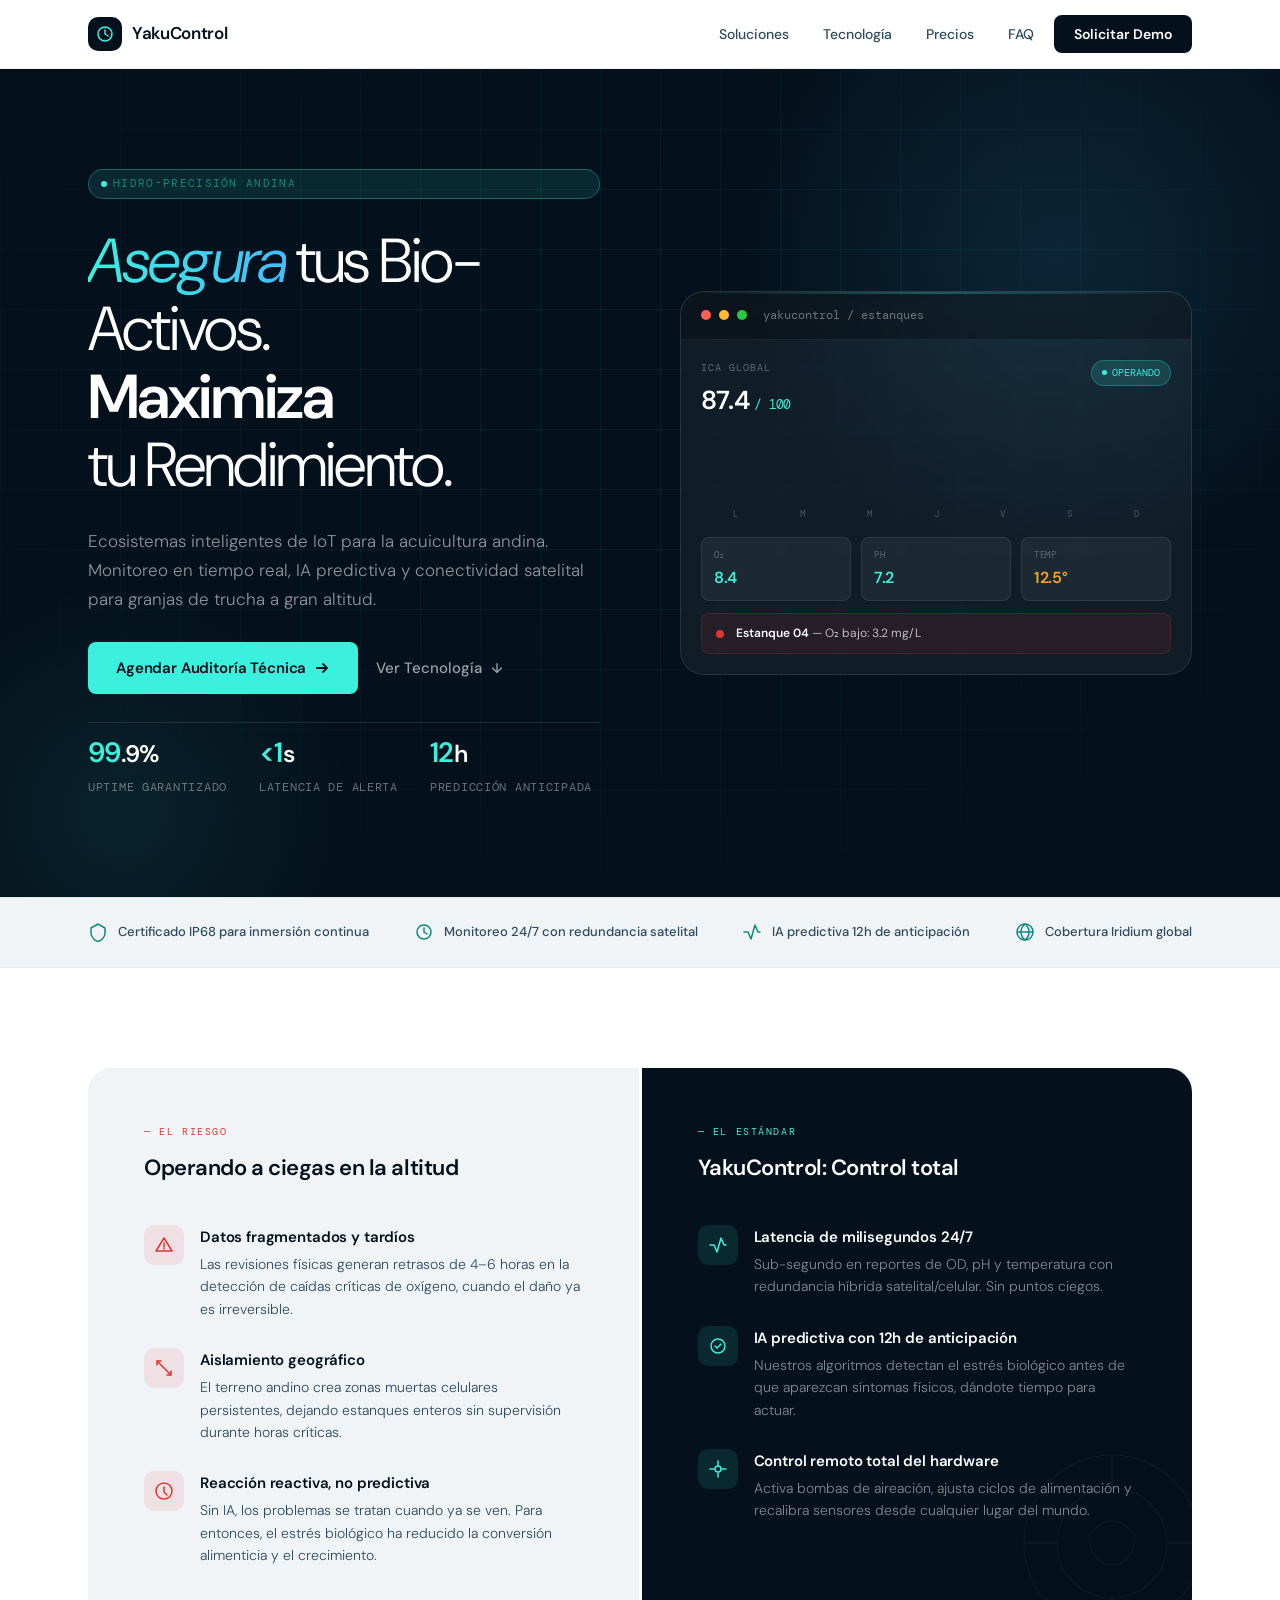
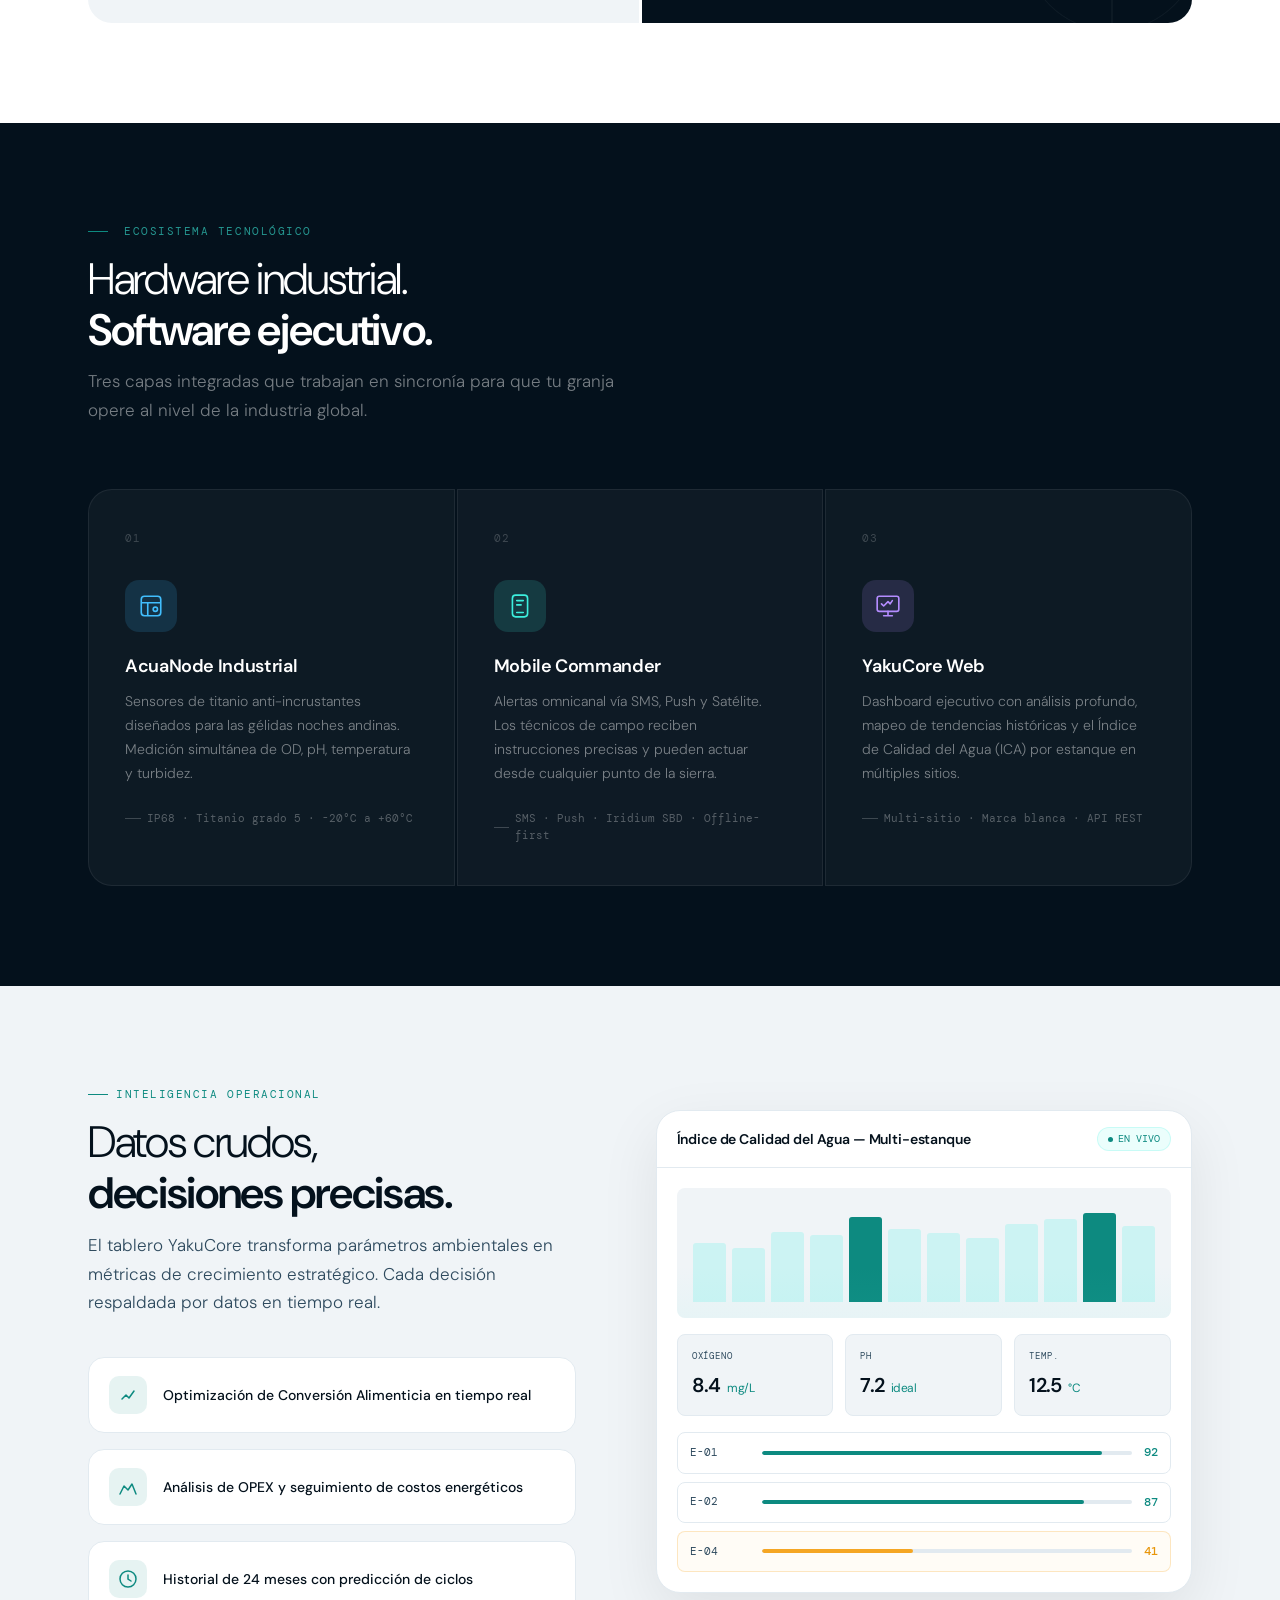
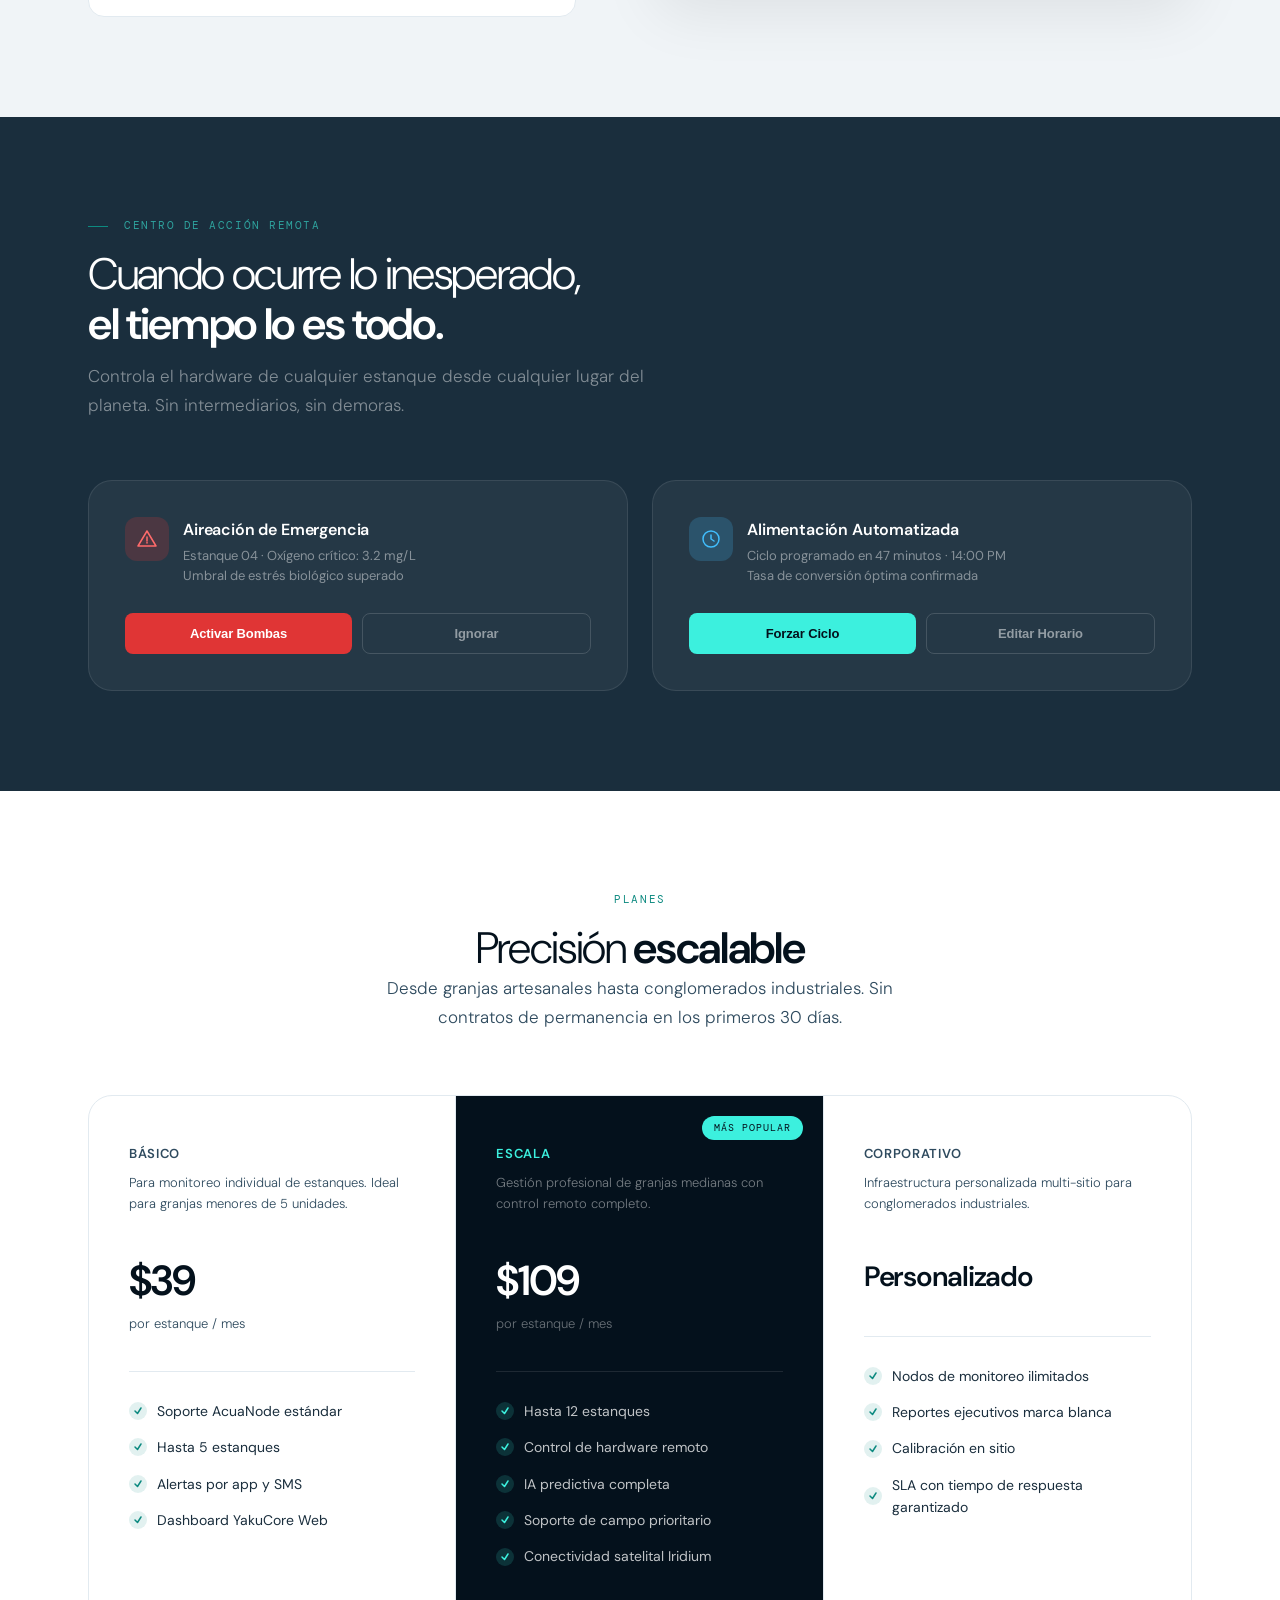
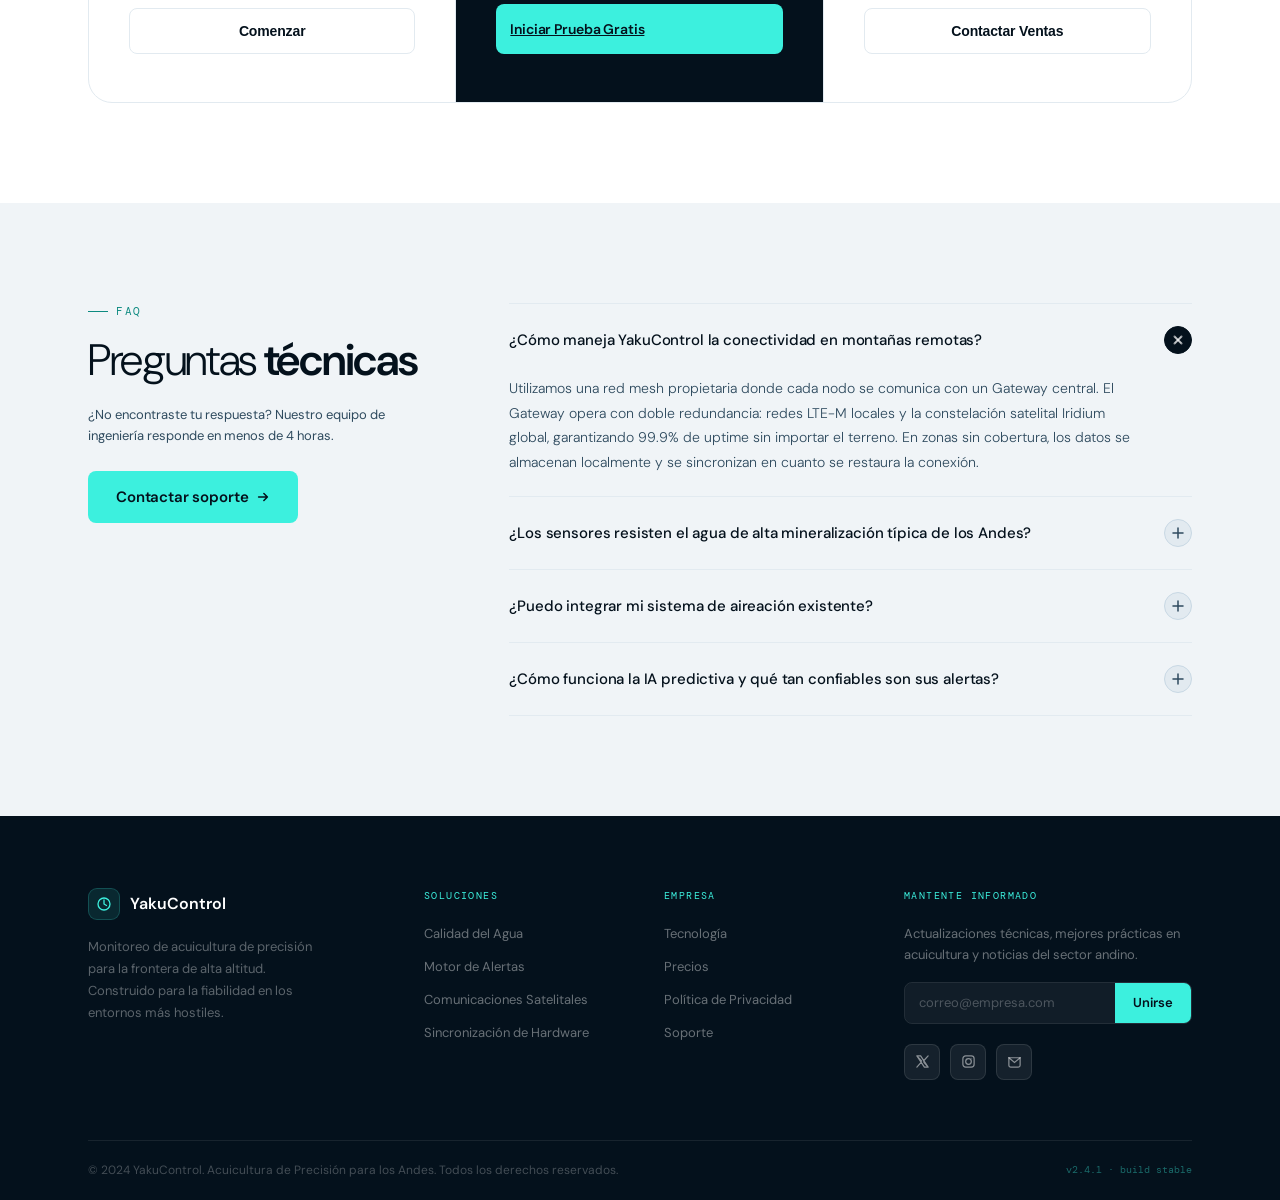
==== index.html @ a253a6ec "feat: initial clean release for organization" ====
<!DOCTYPE html>
<html lang="es">
<head>
<meta charset="UTF-8"/>
<meta name="viewport" content="width=device-width, initial-scale=1.0"/>
<title>YakuControl — Hidro-Precisión Andina</title>
<link rel="preconnect" href="https://fonts.googleapis.com"/>
<link rel="preconnect" href="https://fonts.gstatic.com" crossorigin/>
<link href="https://fonts.googleapis.com/css2?family=DM+Sans:ital,opsz,wght@0,9..40,300;0,9..40,400;0,9..40,500;0,9..40,600;1,9..40,300&family=DM+Mono:wght@400;500&display=swap" rel="stylesheet"/>
<style>
*,*::before,*::after{box-sizing:border-box;margin:0;padding:0}

:root{
  --ink:       #04111c;
  --ink-2:     #1a2e3d;
  --ink-3:     #2e4a5e;
  --mist:      #f0f4f7;
  --mist-2:    #e2eaf0;
  --mist-3:    #c8d8e4;
  --cyan:      #3cf0de;
  --cyan-dim:  #1bbfb0;
  --cyan-dark: #0d8a80;
  --blue:      #41befd;
  --blue-dim:  #2990cc;
  --red:       #e03535;
  --white:     #ffffff;
  --r:         8px;
  --r-lg:      16px;
  --r-xl:      24px;
}

html{scroll-behavior:smooth}
body{font-family:'DM Sans',sans-serif;background:var(--white);color:var(--ink);line-height:1.6;overflow-x:hidden}

/* ──────────────── UTILITIES ──────────────── */
.container{max-width:1200px;margin:0 auto;padding:0 48px}
@media(max-width:900px){.container{padding:0 24px}}

.tag{
  display:inline-flex;align-items:center;gap:6px;
  font-family:'DM Mono',monospace;font-size:11px;letter-spacing:.12em;text-transform:uppercase;
  color:var(--cyan-dark);background:rgba(60,240,222,.1);
  border:1px solid rgba(60,240,222,.3);
  padding:5px 12px;border-radius:40px;
}
.tag::before{content:'';width:6px;height:6px;border-radius:50%;background:var(--cyan);flex-shrink:0;animation:pulse 2s ease-in-out infinite}
@keyframes pulse{0%,100%{opacity:1;transform:scale(1)}50%{opacity:.4;transform:scale(.7)}}

/* ──────────────── ANIMATIONS ──────────────── */
@keyframes fadeUp{from{opacity:0;transform:translateY(28px)}to{opacity:1;transform:translateY(0)}}
@keyframes fadeIn{from{opacity:0}to{opacity:1}}
@keyframes floatY{0%,100%{transform:translateY(0)}50%{transform:translateY(-8px)}}
@keyframes scanLine{0%{transform:translateY(-100%)}100%{transform:translateY(400%)}}
@keyframes countUp{from{opacity:0;transform:scale(.85)}to{opacity:1;transform:scale(1)}}

.anim-1{animation:fadeUp .7s ease both}
.anim-2{animation:fadeUp .7s .15s ease both}
.anim-3{animation:fadeUp .7s .3s ease both}
.anim-4{animation:fadeUp .7s .45s ease both}

/* ──────────────── HEADER ──────────────── */
.site-header{
  position:sticky;top:0;z-index:200;
  background:rgba(255,255,255,.85);
  backdrop-filter:blur(16px) saturate(180%);
  border-bottom:1px solid rgba(0,0,0,.07);
}
.header-inner{
  display:flex;justify-content:space-between;align-items:center;
  height:68px;
}
.logo{display:flex;align-items:center;gap:10px;text-decoration:none}
.logo-mark{
  width:34px;height:34px;border-radius:10px;
  background:var(--ink);display:flex;align-items:center;justify-content:center;
}
.logo-mark svg{width:18px;height:18px}
.logo-text{font-weight:600;font-size:17px;color:var(--ink);letter-spacing:-.02em}
nav{display:flex;align-items:center;gap:6px}
nav a{font-size:14px;font-weight:500;color:var(--ink-3);padding:7px 14px;border-radius:var(--r);text-decoration:none;transition:all .2s}
nav a:hover{color:var(--ink);background:var(--mist)}
.btn-nav{
  background:var(--ink);color:var(--white)!important;
  padding:8px 20px!important;border-radius:var(--r)!important;
  font-size:14px!important;font-weight:600!important;
  border:none;cursor:pointer;text-decoration:none;transition:all .2s!important;
}
.btn-nav:hover{background:var(--ink-2)!important;transform:translateY(-1px)!important}

/* ──────────────── HERO ──────────────── */
.hero{
  position:relative;min-height:92vh;
  display:flex;align-items:center;
  overflow:hidden;
  background:var(--ink);
}
.hero-grid-bg{
  position:absolute;inset:0;
  background-image:
    linear-gradient(rgba(60,240,222,.06) 1px,transparent 1px),
    linear-gradient(90deg,rgba(60,240,222,.06) 1px,transparent 1px);
  background-size:60px 60px;
  mask-image:radial-gradient(ellipse 80% 80% at 50% 40%,black 30%,transparent 80%);
}
.hero-glow{
  position:absolute;top:-20%;right:-10%;
  width:700px;height:700px;border-radius:50%;
  background:radial-gradient(circle,rgba(65,190,253,.12) 0%,transparent 65%);
  pointer-events:none;
}
.hero-glow-2{
  position:absolute;bottom:-20%;left:-10%;
  width:500px;height:500px;border-radius:50%;
  background:radial-gradient(circle,rgba(60,240,222,.08) 0%,transparent 65%);
  pointer-events:none;
}
.hero-inner{
  position:relative;z-index:2;
  display:grid;grid-template-columns:1fr 1fr;
  gap:80px;align-items:center;padding:80px 0;
}
.hero-content{display:flex;flex-direction:column;gap:28px}
.hero-title{
  font-size:clamp(38px,5vw,62px);font-weight:300;
  color:var(--white);line-height:1.1;letter-spacing:-.03em;
}
.hero-title strong{font-weight:600;display:block}
.hero-title em{
  font-style:italic;font-weight:300;
  background:linear-gradient(90deg,var(--cyan),var(--blue));
  -webkit-background-clip:text;-webkit-text-fill-color:transparent;background-clip:text;
}
.hero-sub{font-size:17px;color:rgba(255,255,255,.55);line-height:1.7;max-width:500px;font-weight:300}
.hero-actions{display:flex;gap:14px;align-items:center;flex-wrap:wrap}
.btn-primary{
  display:inline-flex;align-items:center;gap:8px;
  background:var(--cyan);color:var(--ink);
  font-weight:600;font-size:15px;padding:14px 28px;
  border-radius:var(--r);border:none;cursor:pointer;text-decoration:none;
  transition:all .25s;letter-spacing:-.01em;
}
.btn-primary:hover{background:#2de8d6;transform:translateY(-2px);box-shadow:0 12px 32px rgba(60,240,222,.3)}
.btn-primary svg{width:16px;height:16px;transition:transform .2s}
.btn-primary:hover svg{transform:translateX(3px)}
.btn-ghost{
  display:inline-flex;align-items:center;gap:8px;
  color:rgba(255,255,255,.6);font-size:15px;font-weight:500;
  text-decoration:none;transition:color .2s;padding:14px 4px;
}
.btn-ghost:hover{color:var(--white)}

/* Hero stats */
.hero-stats{
  display:flex;gap:32px;padding-top:8px;
  border-top:1px solid rgba(255,255,255,.1);
}
.stat-item{display:flex;flex-direction:column;gap:2px}
.stat-num{font-size:24px;font-weight:600;color:var(--white);letter-spacing:-.03em}
.stat-num span{color:var(--cyan);font-size:28px}
.stat-label{font-size:12px;color:rgba(255,255,255,.4);font-family:'DM Mono',monospace;letter-spacing:.06em;text-transform:uppercase}

/* Hero dashboard mockup */
.hero-visual{position:relative;animation:floatY 5s ease-in-out infinite}
.dashboard-card{
  background:rgba(255,255,255,.05);
  border:1px solid rgba(255,255,255,.1);
  border-radius:var(--r-xl);
  overflow:hidden;backdrop-filter:blur(4px);
}
.dash-header{
  background:rgba(0,0,0,.3);
  padding:14px 20px;
  display:flex;align-items:center;gap:8px;
  border-bottom:1px solid rgba(255,255,255,.07);
}
.dot{width:10px;height:10px;border-radius:50%}
.dot-r{background:#ff5f57}.dot-y{background:#febc2e}.dot-g{background:#28c840}
.dash-title{font-family:'DM Mono',monospace;font-size:12px;color:rgba(255,255,255,.4);margin-left:8px}
.dash-body{padding:20px}
.dash-top{display:flex;justify-content:space-between;align-items:flex-start;margin-bottom:20px}
.dash-label{font-family:'DM Mono',monospace;font-size:10px;color:rgba(255,255,255,.35);letter-spacing:.1em;text-transform:uppercase;margin-bottom:4px}
.dash-val{font-size:26px;font-weight:600;color:var(--white);letter-spacing:-.03em}
.dash-val small{font-size:13px;color:var(--cyan);font-weight:400;font-family:'DM Mono',monospace}
.status-pill{
  display:inline-flex;align-items:center;gap:5px;
  background:rgba(60,240,222,.15);color:var(--cyan);
  border:1px solid rgba(60,240,222,.25);
  font-family:'DM Mono',monospace;font-size:10px;padding:4px 10px;border-radius:40px;
}
.status-pill::before{content:'';width:5px;height:5px;border-radius:50%;background:var(--cyan);animation:pulse 2s infinite}
/* mini chart */
.mini-chart{
  height:80px;display:flex;align-items:flex-end;gap:5px;
  padding:0 4px;margin-bottom:16px;
}
.bar-wrap{flex:1;display:flex;flex-direction:column;align-items:center;gap:3px}
.bar-fill{
  width:100%;border-radius:3px 3px 0 0;
  background:rgba(60,240,222,.25);
  transition:background .3s;
}
.bar-fill.active{background:var(--cyan)}
.bar-x{font-family:'DM Mono',monospace;font-size:9px;color:rgba(255,255,255,.25)}
/* metrics row */
.metrics-row{display:grid;grid-template-columns:repeat(3,1fr);gap:10px}
.metric-chip{
  background:rgba(255,255,255,.05);border:1px solid rgba(255,255,255,.08);
  border-radius:var(--r);padding:10px 12px;
}
.mc-label{font-family:'DM Mono',monospace;font-size:9px;color:rgba(255,255,255,.3);text-transform:uppercase;letter-spacing:.08em;margin-bottom:2px}
.mc-val{font-size:16px;font-weight:600;color:var(--white);letter-spacing:-.02em}
.mc-val.good{color:var(--cyan)}
.mc-val.warn{color:#f5a623}
/* alert item */
.alert-item{
  display:flex;align-items:center;gap:12px;
  background:rgba(224,53,53,.1);border:1px solid rgba(224,53,53,.2);
  border-radius:var(--r);padding:10px 14px;margin-top:12px;
}
.alert-dot{width:8px;height:8px;border-radius:50%;background:var(--red);flex-shrink:0;animation:pulse 1.5s infinite}
.alert-text{font-size:12px;color:rgba(255,255,255,.7)}
.alert-text strong{color:var(--white);font-weight:600}
/* scan line effect */
.scan-overlay{
  position:absolute;inset:0;overflow:hidden;pointer-events:none;border-radius:var(--r-xl);
}
.scan-line{
  position:absolute;left:0;right:0;height:2px;
  background:linear-gradient(90deg,transparent,rgba(60,240,222,.3),transparent);
  animation:scanLine 4s linear infinite;
}

/* ──────────────── TRUST BAR ──────────────── */
.trust-bar{
  border-top:1px solid var(--mist-2);
  border-bottom:1px solid var(--mist-2);
  padding:24px 0;background:var(--mist);
}
.trust-inner{display:flex;justify-content:space-between;align-items:center;gap:24px;flex-wrap:wrap}
.trust-item{
  display:flex;align-items:center;gap:10px;
  font-size:13px;color:var(--ink-3);font-weight:500;
}
.trust-item svg{width:20px;height:20px;color:var(--cyan-dark);flex-shrink:0}

/* ──────────────── SECTION COMMONS ──────────────── */
.section{padding:100px 0}
.section-label{
  font-family:'DM Mono',monospace;font-size:11px;letter-spacing:.14em;
  text-transform:uppercase;color:var(--cyan-dark);margin-bottom:14px;
  display:flex;align-items:center;gap:8px;
}
.section-label::before{content:'';width:20px;height:1px;background:var(--cyan-dark)}
.section-title{font-size:clamp(28px,4vw,44px);font-weight:300;letter-spacing:-.03em;color:var(--ink);line-height:1.15}
.section-title strong{font-weight:600}
.section-sub{font-size:17px;color:var(--ink-3);line-height:1.7;max-width:560px;font-weight:300;margin-top:12px}

/* ──────────────── PROBLEM / SOLUTION ──────────────── */
.ps-section{background:var(--white);padding:100px 0}
.ps-grid{display:grid;grid-template-columns:1fr 1fr;gap:3px;border-radius:var(--r-xl);overflow:hidden}
.ps-col{padding:56px;position:relative}
.ps-problem{background:var(--mist)}
.ps-solution{background:var(--ink);overflow:hidden}
.ps-bg-circuit{
  position:absolute;right:-30px;bottom:-30px;width:220px;height:220px;
  opacity:.04;
}
.ps-head{margin-bottom:40px}
.ps-label{
  font-family:'DM Mono',monospace;font-size:10px;letter-spacing:.16em;text-transform:uppercase;
  margin-bottom:10px;
}
.ps-label.prob{color:var(--red)}
.ps-label.sol{color:var(--cyan)}
.ps-h{font-size:22px;font-weight:600;letter-spacing:-.02em}
.ps-h.prob{color:var(--ink)}
.ps-h.sol{color:var(--white)}
.ps-items{display:flex;flex-direction:column;gap:28px}
.ps-item{display:flex;gap:16px;align-items:flex-start}
.ps-icon{
  width:40px;height:40px;border-radius:10px;
  display:flex;align-items:center;justify-content:center;flex-shrink:0;
}
.ps-icon.prob{background:rgba(224,53,53,.1)}
.ps-icon.sol{background:rgba(60,240,222,.1)}
.ps-icon svg{width:20px;height:20px}
.ps-icon.prob svg{color:var(--red)}
.ps-icon.sol svg{color:var(--cyan)}
.ps-text h4{font-size:15px;font-weight:600;margin-bottom:4px;letter-spacing:-.01em}
.ps-text p{font-size:14px;line-height:1.6;font-weight:300}
.ps-problem .ps-text h4{color:var(--ink)}
.ps-problem .ps-text p{color:var(--ink-3)}
.ps-solution .ps-text h4{color:var(--white)}
.ps-solution .ps-text p{color:rgba(255,255,255,.5)}

/* ──────────────── IOT ECOSYSTEM ──────────────── */
.iot-section{background:var(--ink);padding:100px 0}
.iot-section .section-title{color:var(--white)}
.iot-section .section-sub{color:rgba(255,255,255,.45)}
.iot-header{margin-bottom:64px}
.iot-grid{display:grid;grid-template-columns:repeat(3,1fr);gap:2px}
.iot-card{
  background:rgba(255,255,255,.04);
  border:1px solid rgba(255,255,255,.07);
  padding:40px 36px;
  transition:all .3s;position:relative;overflow:hidden;
}
.iot-card:first-child{border-radius:var(--r-xl) 0 0 var(--r-xl)}
.iot-card:last-child{border-radius:0 var(--r-xl) var(--r-xl) 0}
.iot-card::before{
  content:'';position:absolute;inset:0;
  background:linear-gradient(135deg,rgba(60,240,222,.05) 0%,transparent 60%);
  opacity:0;transition:opacity .3s;
}
.iot-card:hover{background:rgba(255,255,255,.07);transform:translateY(-4px)}
.iot-card:hover::before{opacity:1}
.iot-num{
  font-family:'DM Mono',monospace;font-size:11px;color:rgba(255,255,255,.2);
  letter-spacing:.1em;margin-bottom:32px;
}
.iot-icon{
  width:52px;height:52px;border-radius:14px;
  display:flex;align-items:center;justify-content:center;margin-bottom:20px;
}
.iot-icon svg{width:26px;height:26px}
.iot-icon-1{background:rgba(65,190,253,.15)} .iot-icon-1 svg{color:var(--blue)}
.iot-icon-2{background:rgba(60,240,222,.15)} .iot-icon-2 svg{color:var(--cyan)}
.iot-icon-3{background:rgba(180,140,255,.15)} .iot-icon-3 svg{color:#b48cff}
.iot-title{font-size:18px;font-weight:600;color:var(--white);margin-bottom:10px;letter-spacing:-.02em}
.iot-desc{font-size:14px;color:rgba(255,255,255,.45);line-height:1.7;font-weight:300}
.iot-spec{
  display:flex;align-items:center;gap:6px;
  margin-top:24px;font-family:'DM Mono',monospace;
  font-size:11px;color:rgba(255,255,255,.3);
}
.iot-spec::before{content:'';width:16px;height:1px;background:rgba(255,255,255,.2)}

/* ──────────────── DASHBOARD SECTION ──────────────── */
.dash-section{padding:100px 0;background:var(--mist)}
.dash-layout{display:grid;grid-template-columns:1fr 1.1fr;gap:80px;align-items:center}
.dash-content{display:flex;flex-direction:column;gap:32px}
.feature-list{display:flex;flex-direction:column;gap:16px;margin-top:8px}
.feature-item{
  display:flex;align-items:center;gap:16px;
  padding:18px 20px;background:var(--white);
  border-radius:var(--r-lg);border:1px solid var(--mist-2);
  transition:all .25s;
}
.feature-item:hover{border-color:var(--mist-3);transform:translateX(4px)}
.fi-icon{
  width:38px;height:38px;border-radius:10px;
  background:rgba(13,138,128,.1);display:flex;align-items:center;justify-content:center;flex-shrink:0;
}
.fi-icon svg{width:20px;height:20px;color:var(--cyan-dark)}
.fi-text{font-size:14px;font-weight:500;color:var(--ink)}

/* Full dashboard card */
.full-dash{
  background:var(--white);border-radius:var(--r-xl);
  border:1px solid var(--mist-2);overflow:hidden;
  box-shadow:0 20px 60px rgba(0,0,0,.08);
}
.fd-header{
  padding:16px 20px;border-bottom:1px solid var(--mist-2);
  display:flex;align-items:center;justify-content:space-between;
}
.fd-title{font-size:14px;font-weight:600;color:var(--ink);letter-spacing:-.01em}
.fd-status{
  display:flex;align-items:center;gap:5px;
  font-family:'DM Mono',monospace;font-size:10px;color:var(--cyan-dark);
  background:rgba(60,240,222,.1);border:1px solid rgba(60,240,222,.2);
  padding:3px 10px;border-radius:40px;
}
.fd-status::before{content:'';width:5px;height:5px;border-radius:50%;background:var(--cyan-dark);animation:pulse 2s infinite}
.fd-body{padding:20px}
/* chart */
.fd-chart{
  height:130px;display:flex;align-items:flex-end;gap:6px;
  background:var(--mist);border-radius:var(--r);padding:16px;margin-bottom:16px;
  position:relative;overflow:hidden;
}
.fd-chart::after{
  content:'';position:absolute;left:0;right:0;bottom:0;height:40%;
  background:linear-gradient(to top,rgba(60,240,222,.05),transparent);
  pointer-events:none;
}
.fd-bar{flex:1;border-radius:3px 3px 0 0;background:rgba(60,240,222,.2);transition:background .3s;min-height:8px}
.fd-bar.hi{background:var(--cyan-dark)}
.fd-bar:hover{background:var(--cyan)}
/* metrics */
.fd-metrics{display:grid;grid-template-columns:repeat(3,1fr);gap:12px}
.fd-metric{
  background:var(--mist);border-radius:var(--r);padding:14px;
  border:1px solid var(--mist-2);
}
.fdm-label{font-family:'DM Mono',monospace;font-size:9px;letter-spacing:.1em;color:var(--ink-3);text-transform:uppercase;margin-bottom:6px}
.fdm-val{font-size:20px;font-weight:600;color:var(--ink);letter-spacing:-.03em}
.fdm-val span{font-size:12px;font-weight:400;color:var(--cyan-dark);margin-left:2px}
/* pond list */
.pond-list{margin-top:16px;display:flex;flex-direction:column;gap:8px}
.pond-row{
  display:flex;align-items:center;gap:12px;
  padding:10px 12px;border-radius:var(--r);
  border:1px solid var(--mist-2);
  font-size:13px;
}
.pond-id{font-family:'DM Mono',monospace;font-size:11px;color:var(--ink-3);min-width:60px}
.pond-bar{flex:1;height:4px;background:var(--mist-2);border-radius:2px;overflow:hidden}
.pond-fill{height:100%;border-radius:2px}
.good-fill{background:var(--cyan-dark)}
.warn-fill{background:#f5a623}
.pond-score{font-family:'DM Mono',monospace;font-size:12px;font-weight:500}
.s-good{color:var(--cyan-dark)}.s-warn{color:#e8960a}

/* ──────────────── REMOTE ACTION ──────────────── */
.action-section{padding:100px 0;background:var(--ink-2)}
.action-section .section-title{color:var(--white)}
.action-section .section-sub{color:rgba(255,255,255,.45)}
.action-header{margin-bottom:60px}
.action-grid{display:grid;grid-template-columns:1fr 1fr;gap:24px}
.action-card{
  background:rgba(255,255,255,.05);border:1px solid rgba(255,255,255,.09);
  border-radius:var(--r-xl);padding:36px;
  transition:all .3s;
}
.action-card:hover{background:rgba(255,255,255,.08);transform:translateY(-3px)}
.ac-top{display:flex;align-items:flex-start;gap:14px;margin-bottom:28px}
.ac-icon{
  width:44px;height:44px;border-radius:12px;
  display:flex;align-items:center;justify-content:center;flex-shrink:0;
}
.ac-icon svg{width:22px;height:22px}
.ac-icon-red{background:rgba(224,53,53,.2)} .ac-icon-red svg{color:#ff6b6b}
.ac-icon-blue{background:rgba(65,190,253,.2)} .ac-icon-blue svg{color:var(--blue)}
.ac-info h4{font-size:16px;font-weight:600;color:var(--white);margin-bottom:4px;letter-spacing:-.01em}
.ac-info p{font-size:13px;color:rgba(255,255,255,.45);line-height:1.5}
.ac-btns{display:flex;gap:10px}
.btn-action{
  flex:1;padding:12px 16px;border-radius:var(--r);
  font-size:13px;font-weight:600;letter-spacing:-.01em;
  cursor:pointer;border:none;transition:all .2s;
}
.btn-danger{background:var(--red);color:var(--white)}
.btn-danger:hover{background:#c92f2f;transform:translateY(-1px)}
.btn-teal{background:var(--cyan);color:var(--ink)}
.btn-teal:hover{background:#2de8d6;transform:translateY(-1px)}
.btn-outline-w{
  background:transparent;color:rgba(255,255,255,.5);
  border:1px solid rgba(255,255,255,.15);
}
.btn-outline-w:hover{color:var(--white);border-color:rgba(255,255,255,.35)}

/* ──────────────── PRICING ──────────────── */
.pricing-section{padding:100px 0;background:var(--white)}
.pricing-header{text-align:center;margin-bottom:64px}
.pricing-header .section-label{justify-content:center}
.pricing-header .section-label::before{display:none}
.pricing-grid{display:grid;grid-template-columns:repeat(3,1fr);gap:0;border:1px solid var(--mist-2);border-radius:var(--r-xl);overflow:hidden}
.pricing-card{
  padding:48px 40px;
  border-right:1px solid var(--mist-2);
  display:flex;flex-direction:column;gap:0;
  transition:all .3s;position:relative;
}
.pricing-card:last-child{border-right:none}
.pricing-card.featured{background:var(--ink);z-index:2}
.pricing-card:not(.featured):hover{background:var(--mist)}
.pc-badge{
  position:absolute;top:20px;right:20px;
  font-family:'DM Mono',monospace;font-size:10px;letter-spacing:.1em;text-transform:uppercase;
  color:var(--ink);background:var(--cyan);
  padding:4px 12px;border-radius:40px;
}
.pc-name{font-size:13px;font-weight:600;letter-spacing:.05em;text-transform:uppercase;margin-bottom:8px}
.pricing-card:not(.featured) .pc-name{color:var(--ink-3)}
.pricing-card.featured .pc-name{color:var(--cyan)}
.pc-desc{font-size:13px;font-weight:300;margin-bottom:32px}
.pricing-card:not(.featured) .pc-desc{color:var(--ink-3)}
.pricing-card.featured .pc-desc{color:rgba(255,255,255,.45)}
.pc-price{margin-bottom:36px}
.pc-amount{font-size:42px;font-weight:600;letter-spacing:-.04em}
.pricing-card:not(.featured) .pc-amount{color:var(--ink)}
.pricing-card.featured .pc-amount{color:var(--white)}
.pc-period{font-size:13px;font-weight:300}
.pricing-card:not(.featured) .pc-period{color:var(--ink-3)}
.pricing-card.featured .pc-period{color:rgba(255,255,255,.4)}
.pc-divider{height:1px;margin-bottom:28px}
.pricing-card:not(.featured) .pc-divider{background:var(--mist-2)}
.pricing-card.featured .pc-divider{background:rgba(255,255,255,.1)}
.pc-features{list-style:none;display:flex;flex-direction:column;gap:14px;flex:1;margin-bottom:36px}
.pc-features li{display:flex;align-items:center;gap:10px;font-size:14px}
.pricing-card:not(.featured) .pc-features li{color:var(--ink-2)}
.pricing-card.featured .pc-features li{color:rgba(255,255,255,.75)}
.check-icon{
  width:18px;height:18px;border-radius:50%;
  display:flex;align-items:center;justify-content:center;flex-shrink:0;
}
.pricing-card:not(.featured) .check-icon{background:rgba(13,138,128,.12)}
.pricing-card.featured .check-icon{background:rgba(60,240,222,.15)}
.check-icon svg{width:10px;height:10px}
.pricing-card:not(.featured) .check-icon svg{color:var(--cyan-dark)}
.pricing-card.featured .check-icon svg{color:var(--cyan)}
.btn-pricing{
  width:100%;padding:14px;border-radius:var(--r);
  font-size:14px;font-weight:600;letter-spacing:-.01em;
  cursor:pointer;border:none;transition:all .2s;
}
.btn-pricing-outline{
  background:transparent;
  border:1px solid var(--mist-2);
  color:var(--ink);
}
.btn-pricing-outline:hover{border-color:var(--mist-3);background:var(--mist)}
.btn-pricing-primary{background:var(--cyan);color:var(--ink)}
.btn-pricing-primary:hover{background:#2de8d6;transform:translateY(-2px)}
.btn-pricing-ghost{
  background:rgba(255,255,255,.1);color:var(--white);
  border:1px solid rgba(255,255,255,.15);
}
.btn-pricing-ghost:hover{background:rgba(255,255,255,.18)}

/* ──────────────── FAQ ──────────────── */
.faq-section{padding:100px 0;background:var(--mist)}
.faq-layout{display:grid;grid-template-columns:1fr 2fr;gap:80px}
.faq-sticky{position:sticky;top:100px;height:fit-content}
.faq-note{margin-top:20px;font-size:13px;color:var(--ink-3);line-height:1.6}
.faq-list{display:flex;flex-direction:column}
.faq-item{border-bottom:1px solid var(--mist-2)}
.faq-item:first-child{border-top:1px solid var(--mist-2)}
.faq-q{
  display:flex;justify-content:space-between;align-items:center;
  padding:22px 0;cursor:pointer;gap:20px;
}
.faq-q h4{font-size:15px;font-weight:500;color:var(--ink);letter-spacing:-.01em;line-height:1.4}
.faq-toggle{
  width:28px;height:28px;border-radius:50%;
  background:var(--mist-2);border:1px solid var(--mist-3);
  display:flex;align-items:center;justify-content:center;flex-shrink:0;
  transition:all .3s;
}
.faq-toggle svg{width:14px;height:14px;color:var(--ink-3);transition:transform .3s}
.faq-item.open .faq-toggle{background:var(--ink);border-color:var(--ink)}
.faq-item.open .faq-toggle svg{color:var(--white);transform:rotate(45deg)}
.faq-a{display:none;padding-bottom:22px;padding-right:48px}
.faq-a p{font-size:14px;color:var(--ink-3);line-height:1.75;font-weight:300}
.faq-item.open .faq-a{display:block}

/* ──────────────── FOOTER ──────────────── */
.site-footer{background:var(--ink);padding:72px 0 0}
.footer-grid{display:grid;grid-template-columns:1.5fr 1fr 1fr 1.5fr;gap:48px;padding-bottom:60px;border-bottom:1px solid rgba(255,255,255,.08)}
.footer-brand{}
.footer-logo{display:flex;align-items:center;gap:10px;margin-bottom:16px}
.footer-logo-mark{
  width:32px;height:32px;border-radius:9px;background:rgba(60,240,222,.1);
  border:1px solid rgba(60,240,222,.2);display:flex;align-items:center;justify-content:center;
}
.footer-logo-mark svg{width:16px;height:16px;color:var(--cyan)}
.footer-logo span{font-size:16px;font-weight:600;color:var(--white)}
.footer-desc{font-size:13px;color:rgba(255,255,255,.35);line-height:1.7;max-width:240px}
.footer-heading{font-family:'DM Mono',monospace;font-size:10px;letter-spacing:.14em;text-transform:uppercase;color:var(--cyan);margin-bottom:20px}
.footer-links{display:flex;flex-direction:column;gap:12px}
.footer-links a{font-size:13px;color:rgba(255,255,255,.4);text-decoration:none;transition:color .2s}
.footer-links a:hover{color:var(--white)}
.footer-newsletter p{font-size:13px;color:rgba(255,255,255,.4);line-height:1.6;margin-bottom:16px}
.newsletter-row{display:flex;height:42px;border-radius:var(--r);overflow:hidden;border:1px solid rgba(255,255,255,.12)}
.newsletter-row input{
  flex:1;background:rgba(255,255,255,.05);border:none;outline:none;
  padding:0 14px;color:var(--white);font-size:13px;font-family:'DM Sans',sans-serif;
}
.newsletter-row input::placeholder{color:rgba(255,255,255,.25)}
.newsletter-row button{
  background:var(--cyan);color:var(--ink);border:none;cursor:pointer;
  padding:0 18px;font-size:13px;font-weight:600;transition:all .2s;font-family:'DM Sans',sans-serif;
}
.newsletter-row button:hover{background:#2de8d6}
.social-row{display:flex;gap:10px;margin-top:20px}
.soc-btn{
  width:36px;height:36px;border-radius:var(--r);
  background:rgba(255,255,255,.07);border:1px solid rgba(255,255,255,.1);
  display:flex;align-items:center;justify-content:center;text-decoration:none;
  transition:all .2s;
}
.soc-btn svg{width:15px;height:15px;color:rgba(255,255,255,.5)}
.soc-btn:hover{background:rgba(255,255,255,.14)} .soc-btn:hover svg{color:var(--white)}
.footer-bottom{
  padding:20px 0;display:flex;justify-content:space-between;align-items:center;gap:16px;
}
.footer-copy{font-size:12px;color:rgba(255,255,255,.25)}
.footer-tag{
  font-family:'DM Mono',monospace;font-size:10px;
  color:rgba(60,240,222,.4);
}

/* ──────────────── RESPONSIVE ──────────────── */
@media(max-width:1024px){
  .hero-inner,.dash-layout,.faq-layout{grid-template-columns:1fr;gap:48px}
  .hero-visual{display:none}
  .ps-grid{grid-template-columns:1fr}
  .action-grid{grid-template-columns:1fr}
  .pricing-grid{grid-template-columns:1fr;border-radius:var(--r-xl)}
  .pricing-card{border-right:none;border-bottom:1px solid var(--mist-2)}
  .pricing-card:last-child{border-bottom:none}
  .footer-grid{grid-template-columns:1fr 1fr}
  .iot-grid{grid-template-columns:1fr}
  .iot-card:first-child,.iot-card:last-child{border-radius:0}
}
@media(max-width:768px){
  .section,.hero{padding:70px 0}
  .hero-stats{gap:20px}
  nav a:not(.btn-nav){display:none}
  .hero-title{font-size:36px}
  .ps-col{padding:36px 28px}
  .footer-grid{grid-template-columns:1fr}
}
</style>
</head>
<body>

<!-- ════ HEADER ════ -->
<header class="site-header">
  <div class="container">
    <div class="header-inner">
      <a href="#" class="logo">
        <div class="logo-mark">
          <svg viewBox="0 0 18 18" fill="none">
            <circle cx="9" cy="9" r="7" stroke="#3cf0de" stroke-width="1.5"/>
            <path d="M9 5v4l3 2" stroke="#3cf0de" stroke-width="1.5" stroke-linecap="round" stroke-linejoin="round"/>
            <path d="M3 9h1M14 9h1M9 3v1M9 14v1" stroke="#3cf0de" stroke-width="1" stroke-linecap="round" opacity=".4"/>
          </svg>
        </div>
        <span class="logo-text">YakuControl</span>
      </a>
      <nav>
        <a href="#section-problem">Soluciones</a>
        <a href="#section-iot">Tecnología</a>
        <a href="#section-pricing">Precios</a>
        <a href="#section-faq">FAQ</a>
        <a href="#section-pricing" class="btn-nav">Solicitar Demo</a>
      </nav>
    </div>
  </div>
</header>

<!-- ════ HERO ════ -->
<section class="hero">
  <div class="hero-grid-bg"></div>
  <div class="hero-glow"></div>
  <div class="hero-glow-2"></div>
  <div class="container">
    <div class="hero-inner">
      <div class="hero-content">
        <div class="tag anim-1">Hidro-Precisión Andina</div>
        <h1 class="hero-title anim-2">
          <em>Asegura</em> tus Bio-Activos.<br>
          <strong>Maximiza</strong> tu Rendimiento.
        </h1>
        <p class="hero-sub anim-3">Ecosistemas inteligentes de IoT para la acuicultura andina. Monitoreo en tiempo real, IA predictiva y conectividad satelital para granjas de trucha a gran altitud.</p>
        <div class="hero-actions anim-4">
          <a href="#section-pricing" class="btn-primary">
            Agendar Auditoría Técnica
            <svg viewBox="0 0 16 16" fill="none"><path d="M3 8h10M9 4l4 4-4 4" stroke="currentColor" stroke-width="1.8" stroke-linecap="round" stroke-linejoin="round"/></svg>
          </a>
          <a href="#section-iot" class="btn-ghost">
            Ver Tecnología
            <svg viewBox="0 0 16 16" fill="none" style="width:14px;height:14px"><path d="M8 3v10M3 8l5 5 5-5" stroke="currentColor" stroke-width="1.6" stroke-linecap="round" stroke-linejoin="round"/></svg>
          </a>
        </div>
        <div class="hero-stats anim-4">
          <div class="stat-item">
            <div class="stat-num"><span>99</span>.9%</div>
            <div class="stat-label">Uptime garantizado</div>
          </div>
          <div class="stat-item">
            <div class="stat-num"><span>&lt;1</span>s</div>
            <div class="stat-label">Latencia de alerta</div>
          </div>
          <div class="stat-item">
            <div class="stat-num"><span>12</span>h</div>
            <div class="stat-label">Predicción anticipada</div>
          </div>
        </div>
      </div>

      <!-- Dashboard Mockup -->
      <div class="hero-visual anim-3">
        <div class="dashboard-card">
          <div class="scan-overlay"><div class="scan-line"></div></div>
          <div class="dash-header">
            <div class="dot dot-r"></div><div class="dot dot-y"></div><div class="dot dot-g"></div>
            <span class="dash-title">yakucontrol / estanques</span>
          </div>
          <div class="dash-body">
            <div class="dash-top">
              <div>
                <div class="dash-label">ICA Global</div>
                <div class="dash-val">87.4 <small>/ 100</small></div>
              </div>
              <div class="status-pill">OPERANDO</div>
            </div>
            <div class="mini-chart">
              <div class="bar-wrap"><div class="bar-fill" style="height:55%"></div><div class="bar-x">L</div></div>
              <div class="bar-wrap"><div class="bar-fill" style="height:70%"></div><div class="bar-x">M</div></div>
              <div class="bar-wrap"><div class="bar-fill" style="height:60%"></div><div class="bar-x">M</div></div>
              <div class="bar-wrap"><div class="bar-fill active" style="height:88%"></div><div class="bar-x">J</div></div>
              <div class="bar-wrap"><div class="bar-fill" style="height:75%"></div><div class="bar-x">V</div></div>
              <div class="bar-wrap"><div class="bar-fill" style="height:65%"></div><div class="bar-x">S</div></div>
              <div class="bar-wrap"><div class="bar-fill" style="height:80%"></div><div class="bar-x">D</div></div>
            </div>
            <div class="metrics-row">
              <div class="metric-chip"><div class="mc-label">O₂</div><div class="mc-val good">8.4</div></div>
              <div class="metric-chip"><div class="mc-label">pH</div><div class="mc-val good">7.2</div></div>
              <div class="metric-chip"><div class="mc-label">Temp</div><div class="mc-val warn">12.5°</div></div>
            </div>
            <div class="alert-item">
              <div class="alert-dot"></div>
              <div class="alert-text"><strong>Estanque 04</strong> — O₂ bajo: 3.2 mg/L</div>
            </div>
          </div>
        </div>
      </div>
    </div>
  </div>
</section>

<!-- ════ TRUST BAR ════ -->
<div class="trust-bar">
  <div class="container">
    <div class="trust-inner">
      <div class="trust-item">
        <svg viewBox="0 0 20 20" fill="none"><path d="M10 2L3 6v5c0 4 3.5 7.5 7 8.5 3.5-1 7-4.5 7-8.5V6L10 2z" stroke="currentColor" stroke-width="1.5" fill="none"/></svg>
        Certificado IP68 para inmersión continua
      </div>
      <div class="trust-item">
        <svg viewBox="0 0 20 20" fill="none"><circle cx="10" cy="10" r="7" stroke="currentColor" stroke-width="1.5"/><path d="M10 6v4l3 2" stroke="currentColor" stroke-width="1.5" stroke-linecap="round"/></svg>
        Monitoreo 24/7 con redundancia satelital
      </div>
      <div class="trust-item">
        <svg viewBox="0 0 20 20" fill="none"><path d="M2 10h4l3 7 4-14 3 7h2" stroke="currentColor" stroke-width="1.5" stroke-linecap="round" stroke-linejoin="round"/></svg>
        IA predictiva 12h de anticipación
      </div>
      <div class="trust-item">
        <svg viewBox="0 0 20 20" fill="none"><path d="M10 2C5.5 2 2 5.5 2 10s3.5 8 8 8 8-3.5 8-8-3.5-8-8-8z" stroke="currentColor" stroke-width="1.5"/><path d="M2 10h16" stroke="currentColor" stroke-width="1.5"/><path d="M10 2c-2.5 2-4 5-4 8s1.5 6 4 8c2.5-2 4-5 4-8s-1.5-6-4-8z" stroke="currentColor" stroke-width="1.5"/></svg>
        Cobertura Iridium global
      </div>
    </div>
  </div>
</div>

<!-- ════ PROBLEM / SOLUTION ════ -->
<section id="section-problem" class="ps-section">
  <div class="container">
    <div class="ps-grid">
      <div class="ps-col ps-problem">
        <div class="ps-head">
          <div class="ps-label prob">— El riesgo</div>
          <h3 class="ps-h prob">Operando a ciegas en la altitud</h3>
        </div>
        <div class="ps-items">
          <div class="ps-item">
            <div class="ps-icon prob">
              <svg viewBox="0 0 20 20" fill="none"><path d="M10 3L2 16h16L10 3z" stroke="currentColor" stroke-width="1.5" stroke-linejoin="round"/><path d="M10 8v4M10 13.5v.5" stroke="currentColor" stroke-width="1.5" stroke-linecap="round"/></svg>
            </div>
            <div class="ps-text">
              <h4>Datos fragmentados y tardíos</h4>
              <p>Las revisiones físicas generan retrasos de 4–6 horas en la detección de caídas críticas de oxígeno, cuando el daño ya es irreversible.</p>
            </div>
          </div>
          <div class="ps-item">
            <div class="ps-icon prob">
              <svg viewBox="0 0 20 20" fill="none"><path d="M3 3l14 14M7 3H3v4M17 13v4h-4" stroke="currentColor" stroke-width="1.5" stroke-linecap="round"/></svg>
            </div>
            <div class="ps-text">
              <h4>Aislamiento geográfico</h4>
              <p>El terreno andino crea zonas muertas celulares persistentes, dejando estanques enteros sin supervisión durante horas críticas.</p>
            </div>
          </div>
          <div class="ps-item">
            <div class="ps-icon prob">
              <svg viewBox="0 0 20 20" fill="none"><circle cx="10" cy="10" r="8" stroke="currentColor" stroke-width="1.5"/><path d="M10 6v5l3 3" stroke="currentColor" stroke-width="1.5" stroke-linecap="round"/></svg>
            </div>
            <div class="ps-text">
              <h4>Reacción reactiva, no predictiva</h4>
              <p>Sin IA, los problemas se tratan cuando ya se ven. Para entonces, el estrés biológico ha reducido la conversión alimenticia y el crecimiento.</p>
            </div>
          </div>
        </div>
      </div>

      <div class="ps-col ps-solution">
        <svg class="ps-bg-circuit" viewBox="0 0 200 200" fill="none">
          <circle cx="100" cy="100" r="80" stroke="white" stroke-width="1"/>
          <circle cx="100" cy="100" r="50" stroke="white" stroke-width="1"/>
          <circle cx="100" cy="100" r="20" stroke="white" stroke-width="1"/>
          <line x1="100" y1="20" x2="100" y2="50" stroke="white" stroke-width="2"/>
          <line x1="180" y1="100" x2="150" y2="100" stroke="white" stroke-width="2"/>
          <line x1="100" y1="180" x2="100" y2="150" stroke="white" stroke-width="2"/>
          <line x1="20" y1="100" x2="50" y2="100" stroke="white" stroke-width="2"/>
        </svg>
        <div class="ps-head">
          <div class="ps-label sol">— El estándar</div>
          <h3 class="ps-h sol">YakuControl: Control total</h3>
        </div>
        <div class="ps-items">
          <div class="ps-item">
            <div class="ps-icon sol">
              <svg viewBox="0 0 20 20" fill="none"><path d="M2 10h4l3 7 4-14 3 7h2" stroke="currentColor" stroke-width="1.5" stroke-linecap="round" stroke-linejoin="round"/></svg>
            </div>
            <div class="ps-text">
              <h4>Latencia de milisegundos 24/7</h4>
              <p>Sub-segundo en reportes de OD, pH y temperatura con redundancia híbrida satelital/celular. Sin puntos ciegos.</p>
            </div>
          </div>
          <div class="ps-item">
            <div class="ps-icon sol">
              <svg viewBox="0 0 20 20" fill="none"><circle cx="10" cy="10" r="7" stroke="currentColor" stroke-width="1.5"/><path d="M7 10l2 2 4-4" stroke="currentColor" stroke-width="1.5" stroke-linecap="round" stroke-linejoin="round"/></svg>
            </div>
            <div class="ps-text">
              <h4>IA predictiva con 12h de anticipación</h4>
              <p>Nuestros algoritmos detectan el estrés biológico antes de que aparezcan síntomas físicos, dándote tiempo para actuar.</p>
            </div>
          </div>
          <div class="ps-item">
            <div class="ps-icon sol">
              <svg viewBox="0 0 20 20" fill="none"><path d="M10 2v4M10 14v4M2 10h4M14 10h4" stroke="currentColor" stroke-width="1.5" stroke-linecap="round"/><circle cx="10" cy="10" r="3" stroke="currentColor" stroke-width="1.5"/></svg>
            </div>
            <div class="ps-text">
              <h4>Control remoto total del hardware</h4>
              <p>Activa bombas de aireación, ajusta ciclos de alimentación y recalibra sensores desde cualquier lugar del mundo.</p>
            </div>
          </div>
        </div>
      </div>
    </div>
  </div>
</section>

<!-- ════ IOT ECOSYSTEM ════ -->
<section id="section-iot" class="iot-section">
  <div class="container">
    <div class="iot-header">
      <div class="section-label" style="color:rgba(60,240,222,.6)">
        <span style="background:rgba(60,240,222,.5)"></span>Ecosistema tecnológico
      </div>
      <h2 class="section-title" style="color:white">Hardware industrial.<br><strong>Software ejecutivo.</strong></h2>
      <p class="section-sub">Tres capas integradas que trabajan en sincronía para que tu granja opere al nivel de la industria global.</p>
    </div>
    <div class="iot-grid">
      <div class="iot-card">
        <div class="iot-num">01</div>
        <div class="iot-icon iot-icon-1">
          <svg viewBox="0 0 24 24" fill="none"><rect x="3" y="3" width="18" height="18" rx="3" stroke="currentColor" stroke-width="1.5"/><path d="M3 9h18M9 21V9" stroke="currentColor" stroke-width="1.5"/><circle cx="16" cy="15" r="2" stroke="currentColor" stroke-width="1.5"/></svg>
        </div>
        <h3 class="iot-title">AcuaNode Industrial</h3>
        <p class="iot-desc">Sensores de titanio anti-incrustantes diseñados para las gélidas noches andinas. Medición simultánea de OD, pH, temperatura y turbidez.</p>
        <div class="iot-spec">IP68 · Titanio grado 5 · -20°C a +60°C</div>
      </div>
      <div class="iot-card">
        <div class="iot-num">02</div>
        <div class="iot-icon iot-icon-2">
          <svg viewBox="0 0 24 24" fill="none"><rect x="5" y="2" width="14" height="20" rx="3" stroke="currentColor" stroke-width="1.5"/><path d="M9 18h6" stroke="currentColor" stroke-width="1.5" stroke-linecap="round"/><path d="M9 7h6M9 11h4" stroke="currentColor" stroke-width="1.5" stroke-linecap="round"/></svg>
        </div>
        <h3 class="iot-title">Mobile Commander</h3>
        <p class="iot-desc">Alertas omnicanal vía SMS, Push y Satélite. Los técnicos de campo reciben instrucciones precisas y pueden actuar desde cualquier punto de la sierra.</p>
        <div class="iot-spec">SMS · Push · Iridium SBD · Offline-first</div>
      </div>
      <div class="iot-card">
        <div class="iot-num">03</div>
        <div class="iot-icon iot-icon-3">
          <svg viewBox="0 0 24 24" fill="none"><rect x="2" y="3" width="20" height="14" rx="2" stroke="currentColor" stroke-width="1.5"/><path d="M8 21h8M12 17v4" stroke="currentColor" stroke-width="1.5" stroke-linecap="round"/><path d="M6 10l2 2 4-4 2 2 2-3" stroke="currentColor" stroke-width="1.5" stroke-linecap="round" stroke-linejoin="round"/></svg>
        </div>
        <h3 class="iot-title">YakuCore Web</h3>
        <p class="iot-desc">Dashboard ejecutivo con análisis profundo, mapeo de tendencias históricas y el Índice de Calidad del Agua (ICA) por estanque en múltiples sitios.</p>
        <div class="iot-spec">Multi-sitio · Marca blanca · API REST</div>
      </div>
    </div>
  </div>
</section>

<!-- ════ DASHBOARD ════ -->
<section id="section-dashboard" class="dash-section">
  <div class="container">
    <div class="dash-layout">
      <div class="dash-content">
        <div>
          <div class="section-label">Inteligencia operacional</div>
          <h2 class="section-title">Datos crudos,<br><strong>decisiones precisas.</strong></h2>
          <p class="section-sub">El tablero YakuCore transforma parámetros ambientales en métricas de crecimiento estratégico. Cada decisión respaldada por datos en tiempo real.</p>
        </div>
        <div class="feature-list">
          <div class="feature-item">
            <div class="fi-icon">
              <svg viewBox="0 0 20 20" fill="none"><path d="M4 14l4-4 3 3 5-7" stroke="currentColor" stroke-width="1.5" stroke-linecap="round" stroke-linejoin="round"/></svg>
            </div>
            <span class="fi-text">Optimización de Conversión Alimenticia en tiempo real</span>
          </div>
          <div class="feature-item">
            <div class="fi-icon">
              <svg viewBox="0 0 20 20" fill="none"><path d="M2 17l4-8 4 4 4-6 4 10" stroke="currentColor" stroke-width="1.5" stroke-linecap="round" stroke-linejoin="round"/></svg>
            </div>
            <span class="fi-text">Análisis de OPEX y seguimiento de costos energéticos</span>
          </div>
          <div class="feature-item">
            <div class="fi-icon">
              <svg viewBox="0 0 20 20" fill="none"><circle cx="10" cy="10" r="8" stroke="currentColor" stroke-width="1.5"/><path d="M10 6v4l3 2" stroke="currentColor" stroke-width="1.5" stroke-linecap="round"/></svg>
            </div>
            <span class="fi-text">Historial de 24 meses con predicción de ciclos</span>
          </div>
        </div>
      </div>
      <!-- Full dashboard -->
      <div class="full-dash">
        <div class="fd-header">
          <span class="fd-title">Índice de Calidad del Agua — Multi-estanque</span>
          <span class="fd-status">EN VIVO</span>
        </div>
        <div class="fd-body">
          <div class="fd-chart">
            <div class="fd-bar" style="height:60%"></div>
            <div class="fd-bar" style="height:55%"></div>
            <div class="fd-bar" style="height:72%"></div>
            <div class="fd-bar" style="height:68%"></div>
            <div class="fd-bar hi" style="height:87%"></div>
            <div class="fd-bar" style="height:75%"></div>
            <div class="fd-bar" style="height:70%"></div>
            <div class="fd-bar" style="height:65%"></div>
            <div class="fd-bar" style="height:80%"></div>
            <div class="fd-bar" style="height:85%"></div>
            <div class="fd-bar hi" style="height:91%"></div>
            <div class="fd-bar" style="height:78%"></div>
          </div>
          <div class="fd-metrics">
            <div class="fd-metric">
              <div class="fdm-label">Oxígeno</div>
              <div class="fdm-val">8.4 <span>mg/L</span></div>
            </div>
            <div class="fd-metric">
              <div class="fdm-label">pH</div>
              <div class="fdm-val">7.2 <span>ideal</span></div>
            </div>
            <div class="fd-metric">
              <div class="fdm-label">Temp.</div>
              <div class="fdm-val">12.5 <span>°C</span></div>
            </div>
          </div>
          <div class="pond-list">
            <div class="pond-row">
              <span class="pond-id">E-01</span>
              <div class="pond-bar"><div class="pond-fill good-fill" style="width:92%"></div></div>
              <span class="pond-score s-good">92</span>
            </div>
            <div class="pond-row">
              <span class="pond-id">E-02</span>
              <div class="pond-bar"><div class="pond-fill good-fill" style="width:87%"></div></div>
              <span class="pond-score s-good">87</span>
            </div>
            <div class="pond-row" style="border-color:#f5a62340;background:rgba(245,166,35,.04)">
              <span class="pond-id">E-04</span>
              <div class="pond-bar"><div class="pond-fill warn-fill" style="width:41%"></div></div>
              <span class="pond-score s-warn">41</span>
            </div>
          </div>
        </div>
      </div>
    </div>
  </div>
</section>

<!-- ════ REMOTE ACTION ════ -->
<section id="section-action" class="action-section">
  <div class="container">
    <div class="action-header">
      <div class="section-label" style="color:rgba(60,240,222,.6)"><span style="background:rgba(60,240,222,.5)"></span>Centro de acción remota</div>
      <h2 class="section-title" style="color:white">Cuando ocurre lo inesperado,<br><strong>el tiempo lo es todo.</strong></h2>
      <p class="section-sub">Controla el hardware de cualquier estanque desde cualquier lugar del planeta. Sin intermediarios, sin demoras.</p>
    </div>
    <div class="action-grid">
      <div class="action-card">
        <div class="ac-top">
          <div class="ac-icon ac-icon-red">
            <svg viewBox="0 0 22 22" fill="none"><path d="M11 3L2 18h18L11 3z" stroke="currentColor" stroke-width="1.5" stroke-linejoin="round"/><path d="M11 9v4M11 14.5v.5" stroke="currentColor" stroke-width="1.5" stroke-linecap="round"/></svg>
          </div>
          <div class="ac-info">
            <h4>Aireación de Emergencia</h4>
            <p>Estanque 04 · Oxígeno crítico: 3.2 mg/L<br>Umbral de estrés biológico superado</p>
          </div>
        </div>
        <div class="ac-btns">
          <button class="btn-action btn-danger">Activar Bombas</button>
          <button class="btn-action btn-outline-w">Ignorar</button>
        </div>
      </div>
      <div class="action-card">
        <div class="ac-top">
          <div class="ac-icon ac-icon-blue">
            <svg viewBox="0 0 22 22" fill="none"><circle cx="11" cy="11" r="8" stroke="currentColor" stroke-width="1.5"/><path d="M11 7v4l3 2" stroke="currentColor" stroke-width="1.5" stroke-linecap="round" stroke-linejoin="round"/></svg>
          </div>
          <div class="ac-info">
            <h4>Alimentación Automatizada</h4>
            <p>Ciclo programado en 47 minutos · 14:00 PM<br>Tasa de conversión óptima confirmada</p>
          </div>
        </div>
        <div class="ac-btns">
          <button class="btn-action btn-teal">Forzar Ciclo</button>
          <button class="btn-action btn-outline-w">Editar Horario</button>
        </div>
      </div>
    </div>
  </div>
</section>

<!-- ════ PRICING ════ -->
<section id="section-pricing" class="pricing-section">
  <div class="container">
    <div class="pricing-header">
      <div class="section-label">Planes</div>
      <h2 class="section-title">Precisión <strong>escalable</strong></h2>
      <p class="section-sub" style="margin:0 auto;text-align:center">Desde granjas artesanales hasta conglomerados industriales. Sin contratos de permanencia en los primeros 30 días.</p>
    </div>
    <div class="pricing-grid">
      <!-- Básico -->
      <div class="pricing-card">
        <div class="pc-name">Básico</div>
        <div class="pc-desc">Para monitoreo individual de estanques. Ideal para granjas menores de 5 unidades.</div>
        <div class="pc-price">
          <div class="pc-amount">$39</div>
          <div class="pc-period">por estanque / mes</div>
        </div>
        <div class="pc-divider"></div>
        <ul class="pc-features">
          <li><span class="check-icon"><svg viewBox="0 0 10 10" fill="none"><path d="M2 5l2.5 2.5L8 2" stroke="currentColor" stroke-width="1.5" stroke-linecap="round" stroke-linejoin="round"/></svg></span>Soporte AcuaNode estándar</li>
          <li><span class="check-icon"><svg viewBox="0 0 10 10" fill="none"><path d="M2 5l2.5 2.5L8 2" stroke="currentColor" stroke-width="1.5" stroke-linecap="round" stroke-linejoin="round"/></svg></span>Hasta 5 estanques</li>
          <li><span class="check-icon"><svg viewBox="0 0 10 10" fill="none"><path d="M2 5l2.5 2.5L8 2" stroke="currentColor" stroke-width="1.5" stroke-linecap="round" stroke-linejoin="round"/></svg></span>Alertas por app y SMS</li>
          <li><span class="check-icon"><svg viewBox="0 0 10 10" fill="none"><path d="M2 5l2.5 2.5L8 2" stroke="currentColor" stroke-width="1.5" stroke-linecap="round" stroke-linejoin="round"/></svg></span>Dashboard YakuCore Web</li>
        </ul>
        <button class="btn-pricing btn-pricing-outline">Comenzar</button>
      </div>
      <!-- Escala -->
      <div class="pricing-card featured">
        <div class="pc-badge">Más popular</div>
        <div class="pc-name">Escala</div>
        <div class="pc-desc">Gestión profesional de granjas medianas con control remoto completo.</div>
        <div class="pc-price">
          <div class="pc-amount" style="color:white">$109</div>
          <div class="pc-period">por estanque / mes</div>
        </div>
        <div class="pc-divider"></div>
        <ul class="pc-features">
          <li><span class="check-icon"><svg viewBox="0 0 10 10" fill="none"><path d="M2 5l2.5 2.5L8 2" stroke="currentColor" stroke-width="1.5" stroke-linecap="round" stroke-linejoin="round"/></svg></span>Hasta 12 estanques</li>
          <li><span class="check-icon"><svg viewBox="0 0 10 10" fill="none"><path d="M2 5l2.5 2.5L8 2" stroke="currentColor" stroke-width="1.5" stroke-linecap="round" stroke-linejoin="round"/></svg></span>Control de hardware remoto</li>
          <li><span class="check-icon"><svg viewBox="0 0 10 10" fill="none"><path d="M2 5l2.5 2.5L8 2" stroke="currentColor" stroke-width="1.5" stroke-linecap="round" stroke-linejoin="round"/></svg></span>IA predictiva completa</li>
          <li><span class="check-icon"><svg viewBox="0 0 10 10" fill="none"><path d="M2 5l2.5 2.5L8 2" stroke="currentColor" stroke-width="1.5" stroke-linecap="round" stroke-linejoin="round"/></svg></span>Soporte de campo prioritario</li>
          <li><span class="check-icon"><svg viewBox="0 0 10 10" fill="none"><path d="M2 5l2.5 2.5L8 2" stroke="currentColor" stroke-width="1.5" stroke-linecap="round" stroke-linejoin="round"/></svg></span>Conectividad satelital Iridium</li>
        </ul>
        <a href="https://yakufrontend.z13.web.core.windows.net/" class="btn-pricing btn-pricing-primary">Iniciar Prueba Gratis</a>
      </div>
      <!-- Corporativo -->
      <div class="pricing-card">
        <div class="pc-name">Corporativo</div>
        <div class="pc-desc">Infraestructura personalizada multi-sitio para conglomerados industriales.</div>
        <div class="pc-price">
          <div class="pc-amount" style="font-size:28px;padding-top:8px">Personalizado</div>
        </div>
        <div class="pc-divider"></div>
        <ul class="pc-features">
          <li><span class="check-icon"><svg viewBox="0 0 10 10" fill="none"><path d="M2 5l2.5 2.5L8 2" stroke="currentColor" stroke-width="1.5" stroke-linecap="round" stroke-linejoin="round"/></svg></span>Nodos de monitoreo ilimitados</li>
          <li><span class="check-icon"><svg viewBox="0 0 10 10" fill="none"><path d="M2 5l2.5 2.5L8 2" stroke="currentColor" stroke-width="1.5" stroke-linecap="round" stroke-linejoin="round"/></svg></span>Reportes ejecutivos marca blanca</li>
          <li><span class="check-icon"><svg viewBox="0 0 10 10" fill="none"><path d="M2 5l2.5 2.5L8 2" stroke="currentColor" stroke-width="1.5" stroke-linecap="round" stroke-linejoin="round"/></svg></span>Calibración en sitio</li>
          <li><span class="check-icon"><svg viewBox="0 0 10 10" fill="none"><path d="M2 5l2.5 2.5L8 2" stroke="currentColor" stroke-width="1.5" stroke-linecap="round" stroke-linejoin="round"/></svg></span>SLA con tiempo de respuesta garantizado</li>
        </ul>
        <button class="btn-pricing btn-pricing-outline">Contactar Ventas</button>
      </div>
    </div>
  </div>
</section>

<!-- ════ FAQ ════ -->
<section id="section-faq" class="faq-section">
  <div class="container">
    <div class="faq-layout">
      <div class="faq-sticky">
        <div class="section-label">FAQ</div>
        <h2 class="section-title">Preguntas <strong>técnicas</strong></h2>
        <p class="faq-note">¿No encontraste tu respuesta? Nuestro equipo de ingeniería responde en menos de 4 horas.</p>
        <a href="#section-pricing" class="btn-primary" style="margin-top:24px;display:inline-flex">
          Contactar soporte
          <svg viewBox="0 0 16 16" fill="none" style="width:14px;height:14px"><path d="M3 8h10M9 4l4 4-4 4" stroke="currentColor" stroke-width="1.8" stroke-linecap="round" stroke-linejoin="round"/></svg>
        </a>
      </div>
      <div class="faq-list">
        <div class="faq-item open" onclick="toggleFaq(this)">
          <div class="faq-q">
            <h4>¿Cómo maneja YakuControl la conectividad en montañas remotas?</h4>
            <div class="faq-toggle"><svg viewBox="0 0 14 14" fill="none"><path d="M7 2v10M2 7h10" stroke="currentColor" stroke-width="1.5" stroke-linecap="round"/></svg></div>
          </div>
          <div class="faq-a">
            <p>Utilizamos una red mesh propietaria donde cada nodo se comunica con un Gateway central. El Gateway opera con doble redundancia: redes LTE-M locales y la constelación satelital Iridium global, garantizando 99.9% de uptime sin importar el terreno. En zonas sin cobertura, los datos se almacenan localmente y se sincronizan en cuanto se restaura la conexión.</p>
          </div>
        </div>
        <div class="faq-item" onclick="toggleFaq(this)">
          <div class="faq-q">
            <h4>¿Los sensores resisten el agua de alta mineralización típica de los Andes?</h4>
            <div class="faq-toggle"><svg viewBox="0 0 14 14" fill="none"><path d="M7 2v10M2 7h10" stroke="currentColor" stroke-width="1.5" stroke-linecap="round"/></svg></div>
          </div>
          <div class="faq-a">
            <p>Sí. Todos los sensores AcuaNode están construidos en titanio grado 5 con recubrimientos anti-incrustantes específicamente formulados para agua dulce de alta altitud con elevada concentración mineral. Están certificados para inmersión continua a 50 metros y soportan temperaturas entre -20°C y +60°C, cubriendo las condiciones más extremas de la sierra andina.</p>
          </div>
        </div>
        <div class="faq-item" onclick="toggleFaq(this)">
          <div class="faq-q">
            <h4>¿Puedo integrar mi sistema de aireación existente?</h4>
            <div class="faq-toggle"><svg viewBox="0 0 14 14" fill="none"><path d="M7 2v10M2 7h10" stroke="currentColor" stroke-width="1.5" stroke-linecap="round"/></svg></div>
          </div>
          <div class="faq-a">
            <p>Absolutamente. YakuControl es compatible con la mayoría de sistemas industriales de aireación y alimentación mediante nuestra API abierta y controladores relay Modbus/RS-485. Nuestros técnicos de campo realizan una auditoría de compatibilidad completa durante el onboarding, sin costo adicional, y gestionan la integración de principio a fin.</p>
          </div>
        </div>
        <div class="faq-item" onclick="toggleFaq(this)">
          <div class="faq-q">
            <h4>¿Cómo funciona la IA predictiva y qué tan confiables son sus alertas?</h4>
            <div class="faq-toggle"><svg viewBox="0 0 14 14" fill="none"><path d="M7 2v10M2 7h10" stroke="currentColor" stroke-width="1.5" stroke-linecap="round"/></svg></div>
          </div>
          <div class="faq-a">
            <p>Nuestros modelos están entrenados con datos de más de 3 años en granjas andinas. Analizan correlaciones entre temperatura, presión barométrica, oxígeno disuelto, actividad de peces y ciclos de alimentación para predecir eventos de estrés biológico. La tasa de falsos positivos es inferior al 2%, y el sistema aprende y se ajusta continuamente a las condiciones específicas de cada estanque.</p>
          </div>
        </div>
      </div>
    </div>
  </div>
</section>

<!-- ════ FOOTER ════ -->
<footer class="site-footer">
  <div class="container">
    <div class="footer-grid">
      <div class="footer-brand">
        <div class="footer-logo">
          <div class="footer-logo-mark">
            <svg viewBox="0 0 16 16" fill="none"><circle cx="8" cy="8" r="6" stroke="currentColor" stroke-width="1.3"/><path d="M8 4v4l2.5 1.5" stroke="currentColor" stroke-width="1.3" stroke-linecap="round"/></svg>
          </div>
          <span>YakuControl</span>
        </div>
        <p class="footer-desc">Monitoreo de acuicultura de precisión para la frontera de alta altitud. Construido para la fiabilidad en los entornos más hostiles.</p>
      </div>
      <div>
        <div class="footer-heading">Soluciones</div>
        <div class="footer-links">
          <a href="#">Calidad del Agua</a>
          <a href="#">Motor de Alertas</a>
          <a href="#">Comunicaciones Satelitales</a>
          <a href="#">Sincronización de Hardware</a>
        </div>
      </div>
      <div>
        <div class="footer-heading">Empresa</div>
        <div class="footer-links">
          <a href="#">Tecnología</a>
          <a href="#">Precios</a>
          <a href="#">Política de Privacidad</a>
          <a href="#">Soporte</a>
        </div>
      </div>
      <div class="footer-newsletter">
        <div class="footer-heading">Mantente Informado</div>
        <p>Actualizaciones técnicas, mejores prácticas en acuicultura y noticias del sector andino.</p>
        <div class="newsletter-row">
          <input type="email" placeholder="correo@empresa.com"/>
          <button>Unirse</button>
        </div>
        <div class="social-row">
          <a href="#" class="soc-btn"><svg viewBox="0 0 16 16" fill="none"><path d="M14 2L9 7.5M2 2l5 5.5M2 14l4.5-5M14 14l-4.5-5M2 2h4l8 12h-4L2 2z" stroke="currentColor" stroke-width="1.3" stroke-linecap="round" stroke-linejoin="round"/></svg></a>
          <a href="#" class="soc-btn"><svg viewBox="0 0 16 16" fill="none"><rect x="2" y="2" width="12" height="12" rx="3" stroke="currentColor" stroke-width="1.3"/><circle cx="8" cy="8" r="3" stroke="currentColor" stroke-width="1.3"/><circle cx="11.5" cy="4.5" r=".5" fill="currentColor"/></svg></a>
          <a href="#" class="soc-btn"><svg viewBox="0 0 16 16" fill="none"><path d="M2 4h12v8a2 2 0 01-2 2H4a2 2 0 01-2-2V4z" stroke="currentColor" stroke-width="1.3"/><path d="M2 4l6 5 6-5" stroke="currentColor" stroke-width="1.3" stroke-linecap="round"/></svg></a>
        </div>
      </div>
    </div>
    <div class="footer-bottom">
      <span class="footer-copy">© 2024 YakuControl. Acuicultura de Precisión para los Andes. Todos los derechos reservados.</span>
      <span class="footer-tag">v2.4.1 · build stable</span>
    </div>
  </div>
</footer>

<script>
function toggleFaq(item){
  const isOpen=item.classList.contains('open');
  document.querySelectorAll('.faq-item').forEach(i=>i.classList.remove('open'));
  if(!isOpen) item.classList.add('open');
}

// Animate bars on scroll
const bars=document.querySelectorAll('.fd-bar,.bar-fill');
const observer=new IntersectionObserver(entries=>{
  entries.forEach(e=>{
    if(e.isIntersecting){
      e.target.style.transition='height .6s ease';
      observer.unobserve(e.target);
    }
  });
},{threshold:.1});
bars.forEach(b=>observer.observe(b));

// Smooth counter animation for hero stats
const countEls=document.querySelectorAll('.stat-num span');
const numObs=new IntersectionObserver(entries=>{
  entries.forEach(e=>{
    if(e.isIntersecting){
      e.target.style.animation='countUp .5s ease both';
      numObs.unobserve(e.target);
    }
  });
},{threshold:.5});
countEls.forEach(el=>numObs.observe(el));
</script>
</body>
</html>
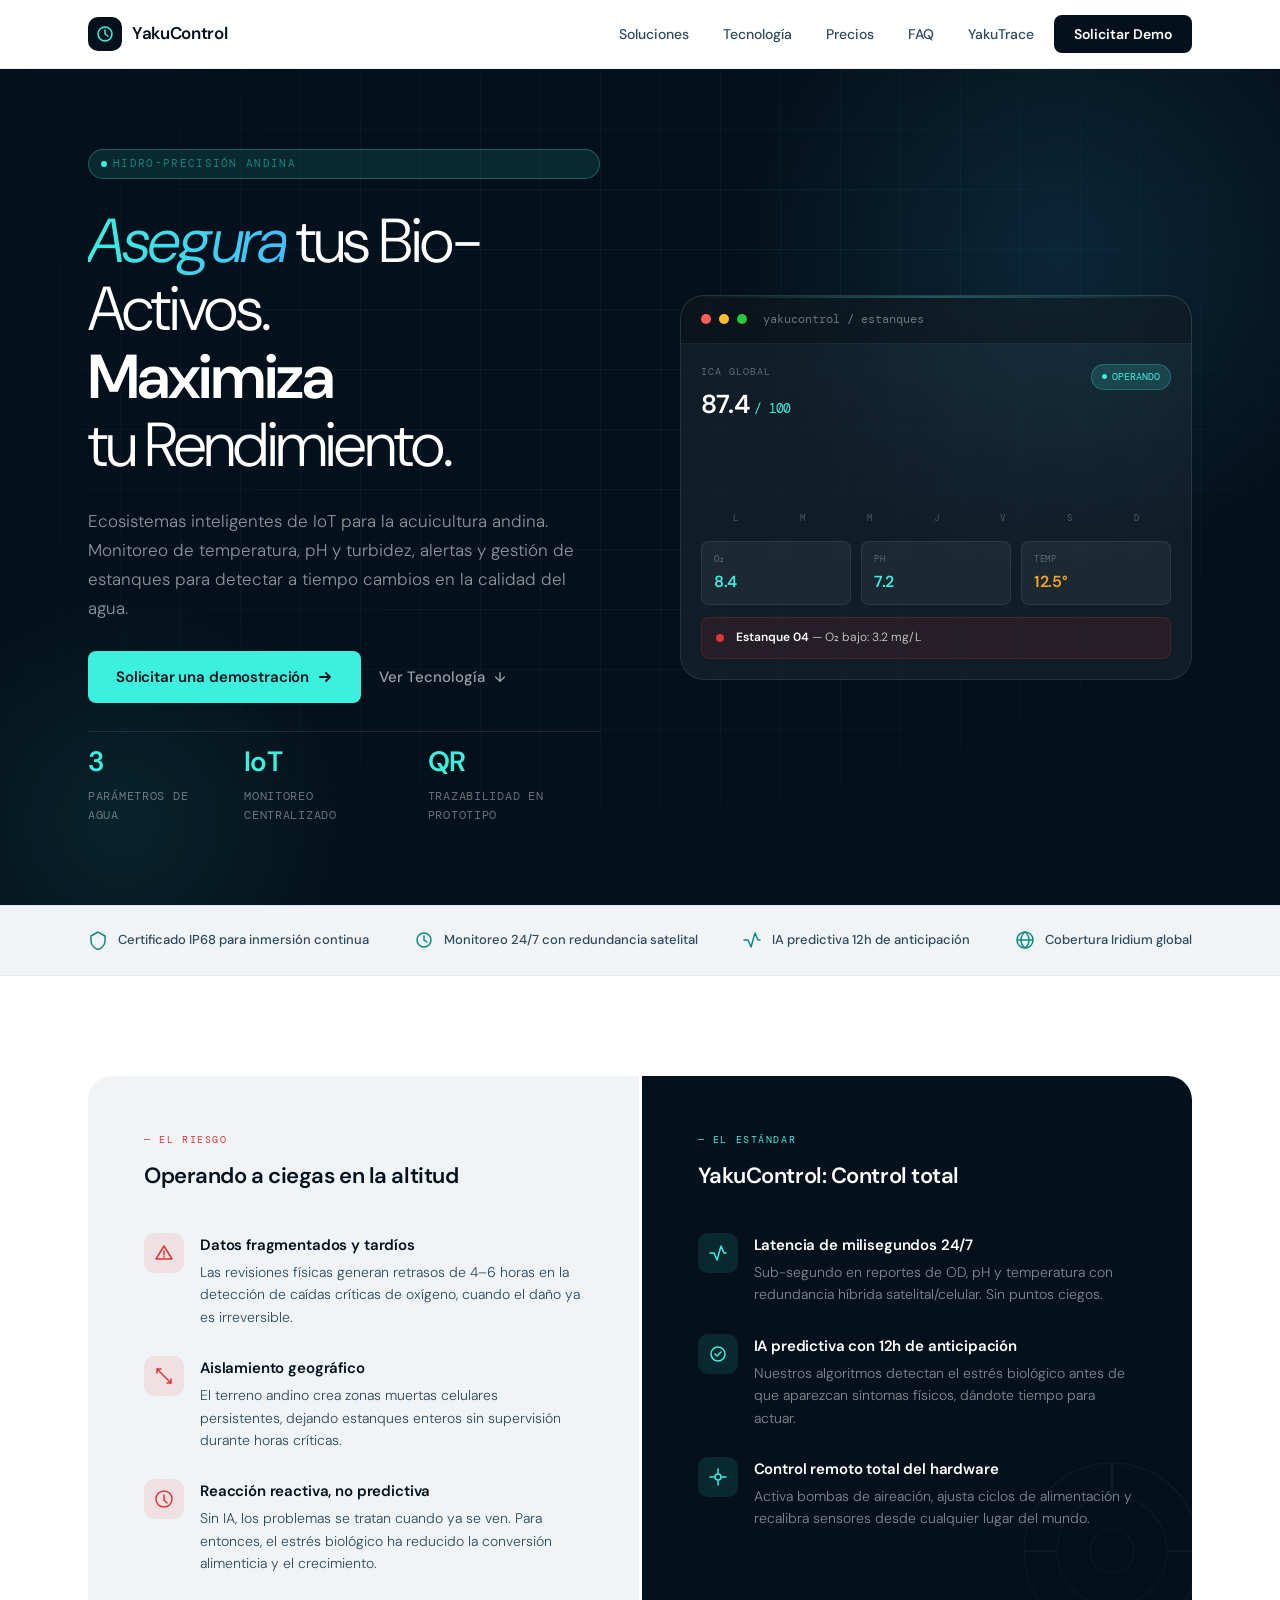
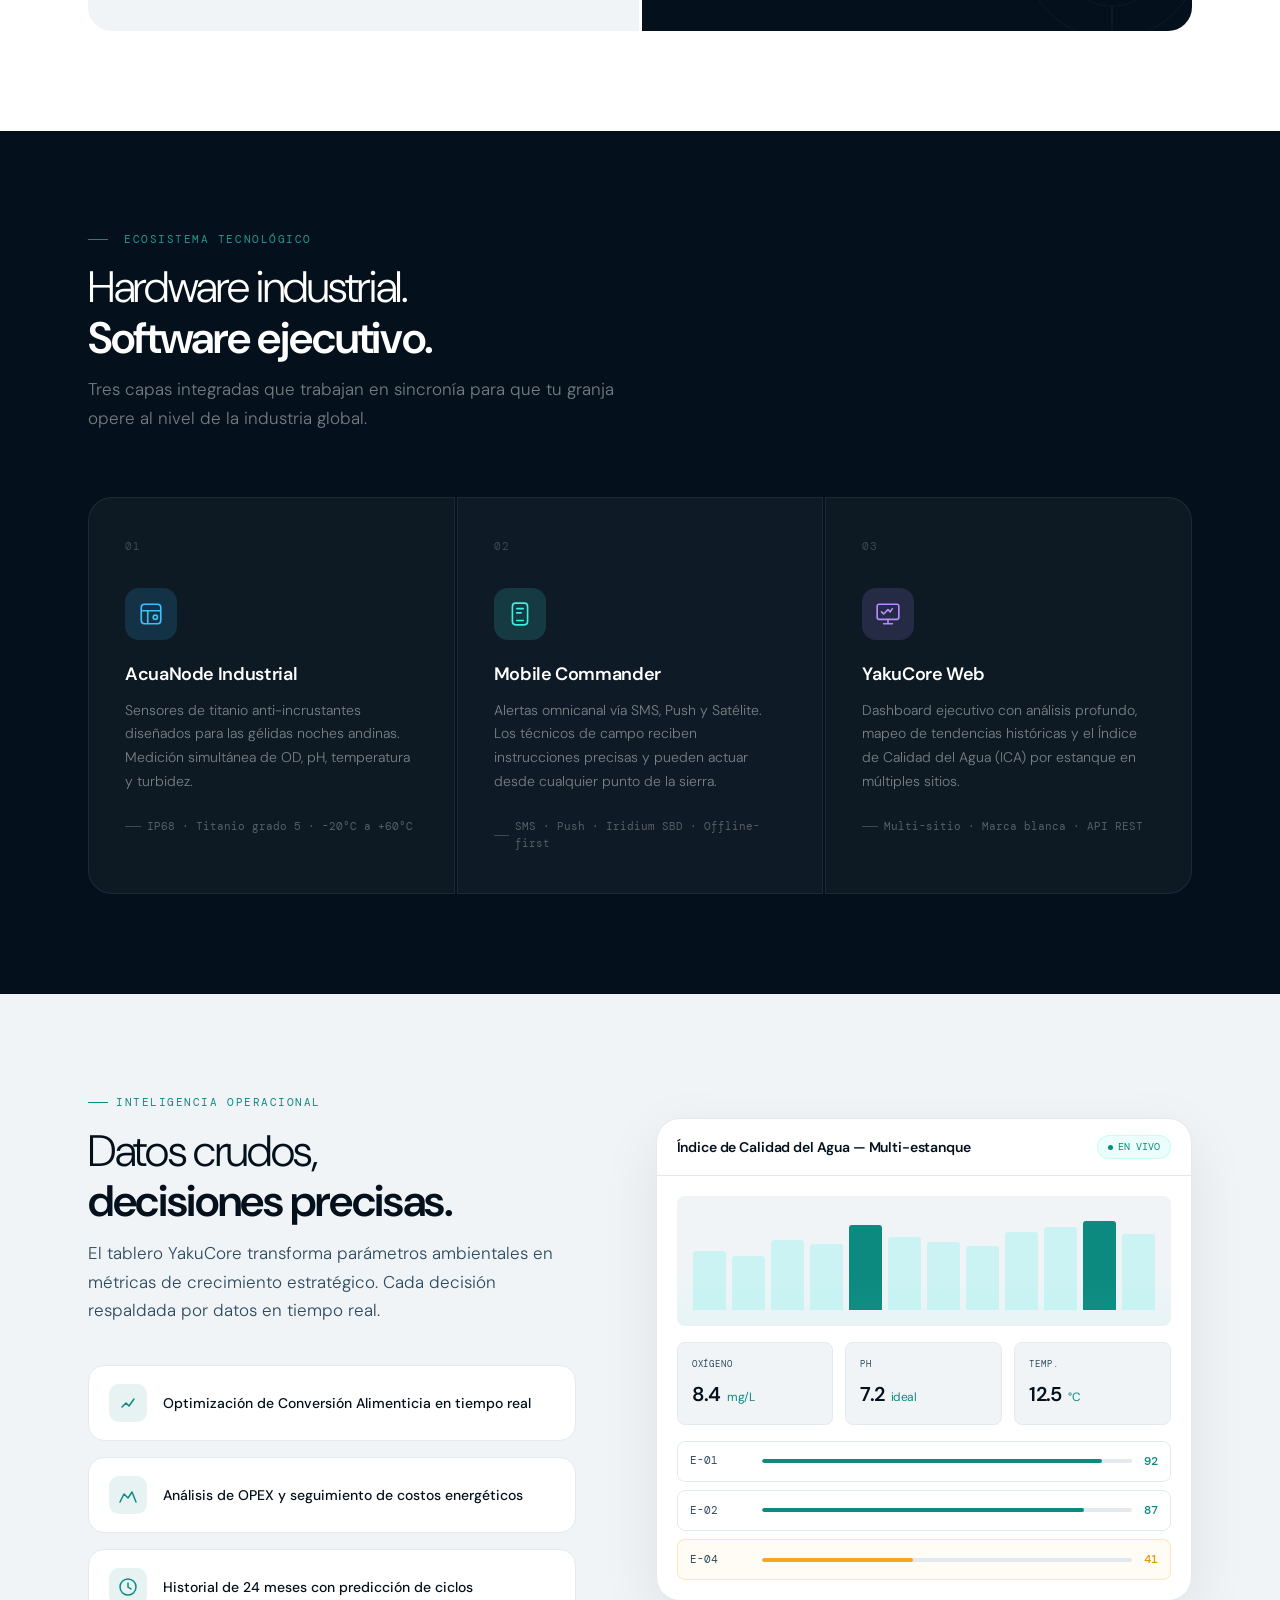
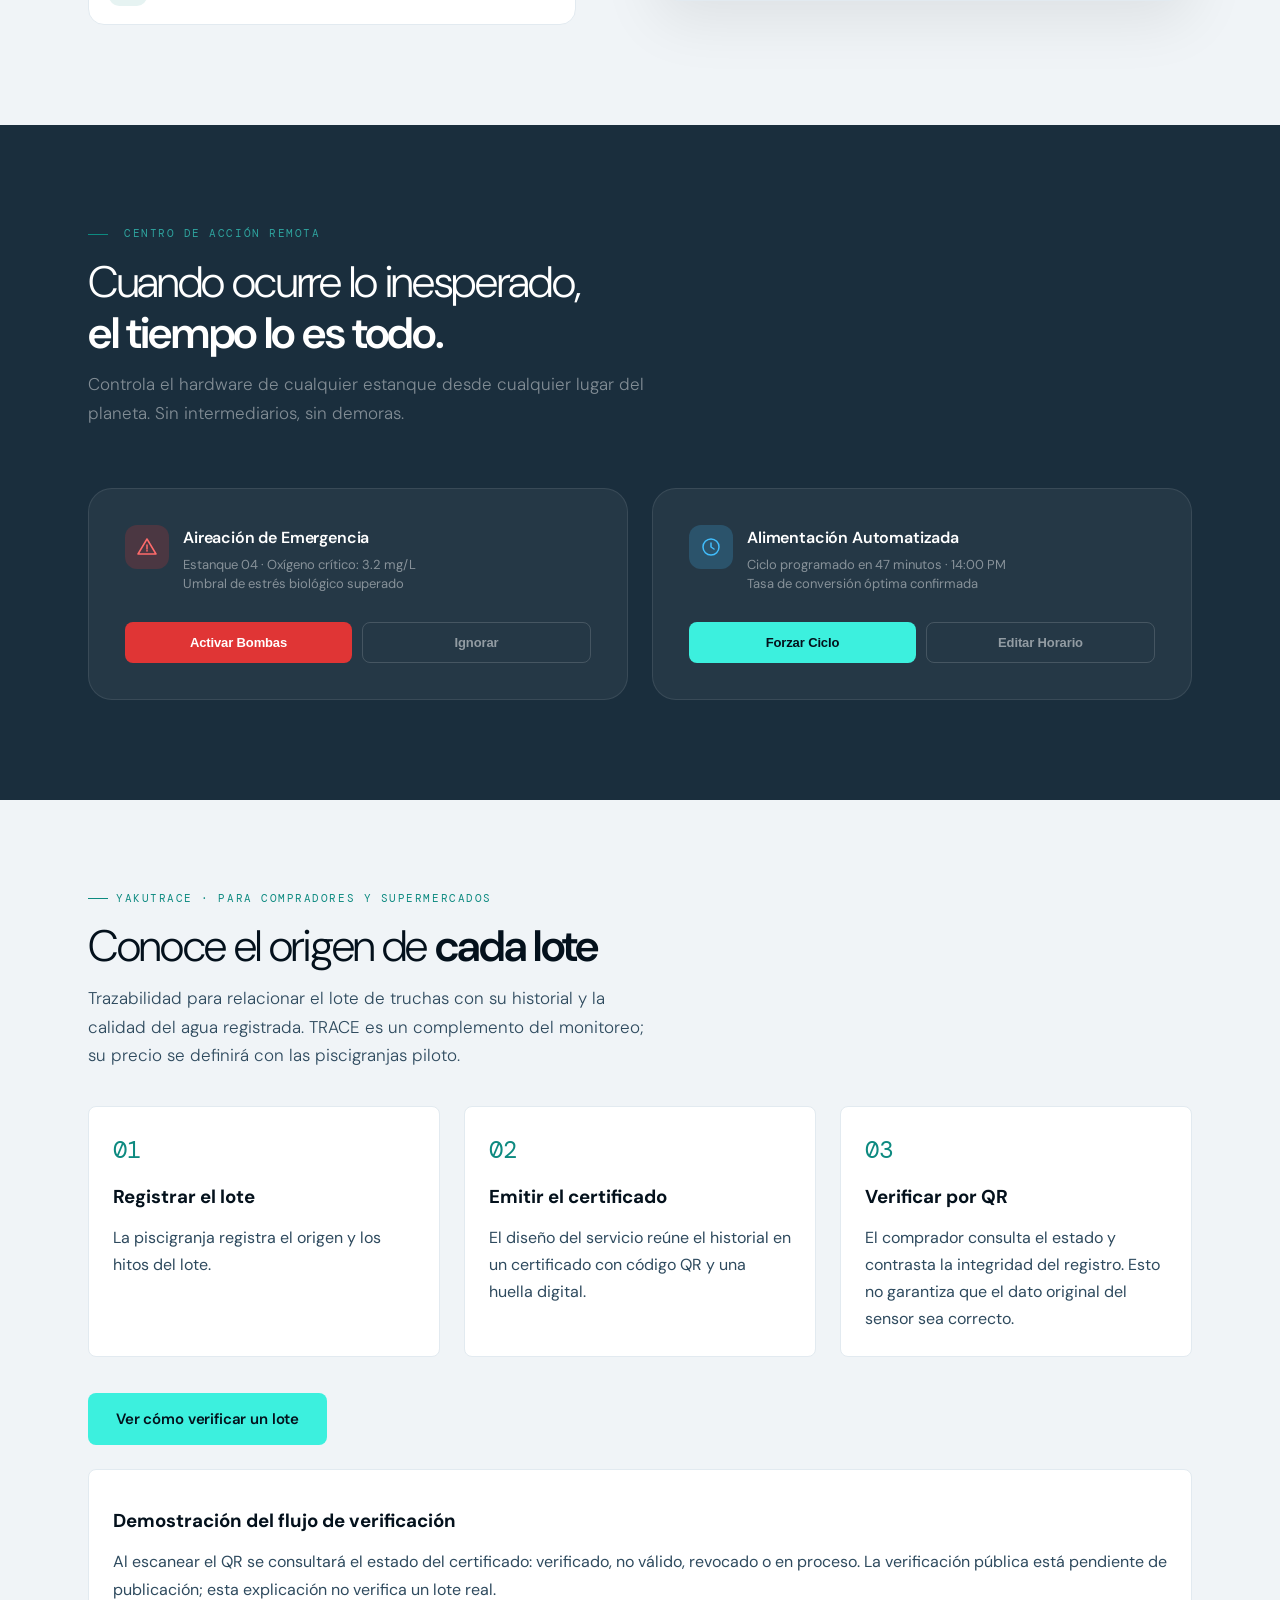
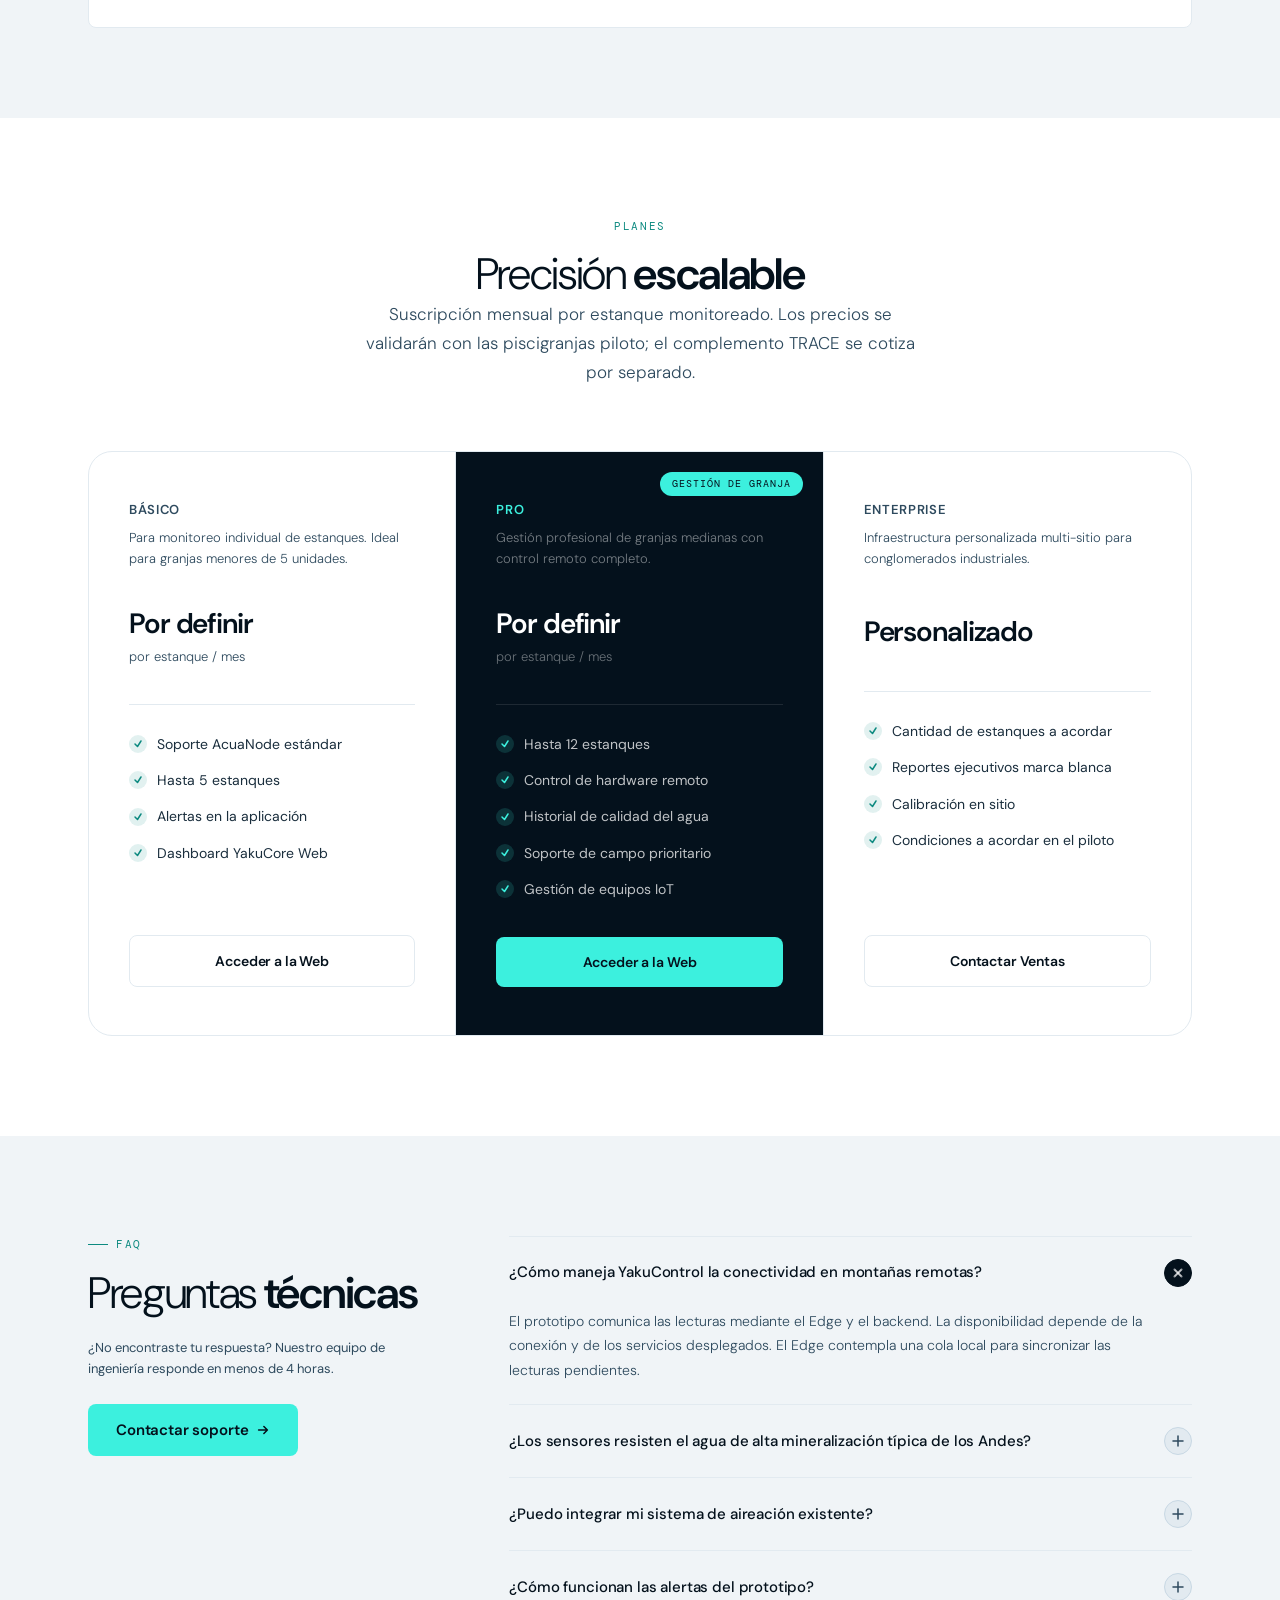
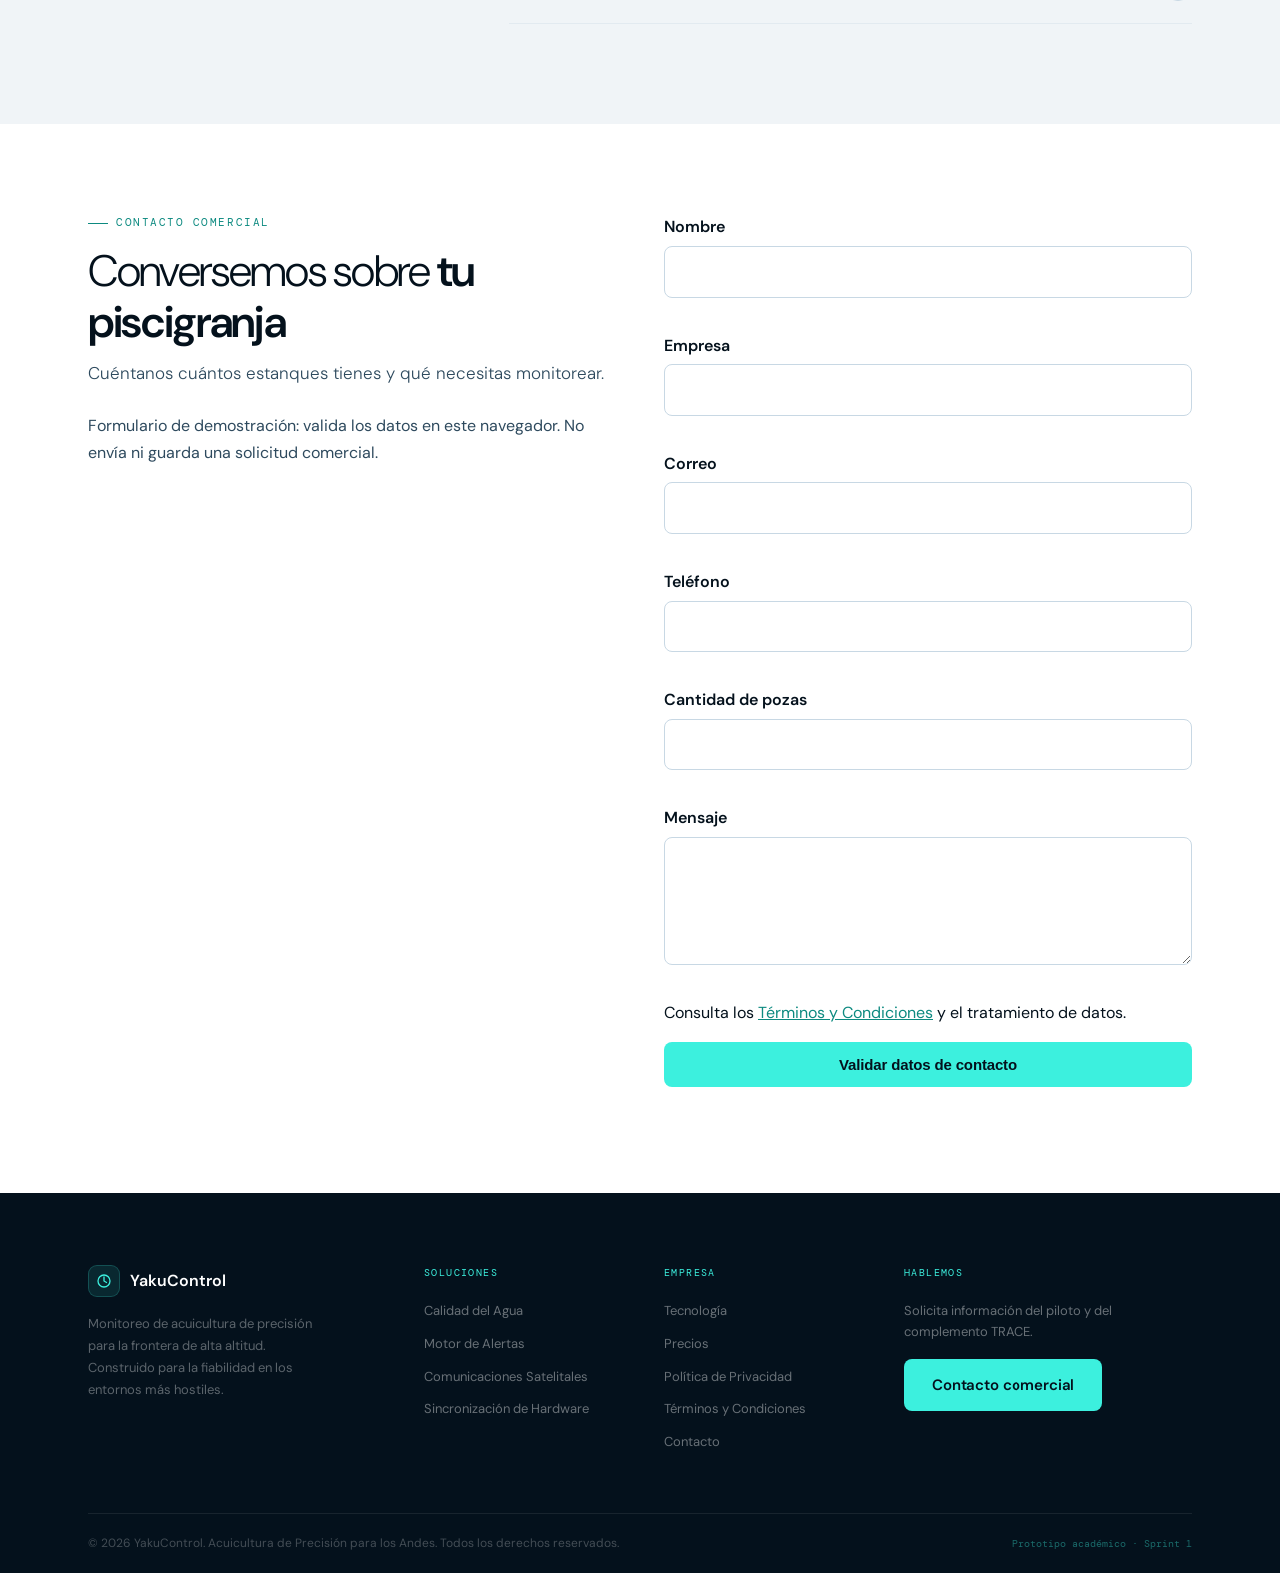
==== commit c212ef1f: "feat(landing): add sales contact, terms and YakuTrace overview" ====
--- a/index.html
+++ b/index.html
@@ -613,6 +613,7 @@
   .footer-grid{grid-template-columns:1fr}
 }
 </style>
+<link rel="stylesheet" href="sales.css">
 </head>
 <body>
 
@@ -635,7 +636,8 @@
         <a href="#section-iot">Tecnología</a>
         <a href="#section-pricing">Precios</a>
         <a href="#section-faq">FAQ</a>
-        <a href="#section-pricing" class="btn-nav">Solicitar Demo</a>
+        <a href="#section-yakutrace">YakuTrace</a>
+        <a href="#section-contact" class="btn-nav">Solicitar Demo</a>
       </nav>
     </div>
   </div>
@@ -654,10 +656,10 @@
           <em>Asegura</em> tus Bio-Activos.<br>
           <strong>Maximiza</strong> tu Rendimiento.
         </h1>
-        <p class="hero-sub anim-3">Ecosistemas inteligentes de IoT para la acuicultura andina. Monitoreo en tiempo real, IA predictiva y conectividad satelital para granjas de trucha a gran altitud.</p>
+        <p class="hero-sub anim-3">Ecosistemas inteligentes de IoT para la acuicultura andina. Monitoreo de temperatura, pH y turbidez, alertas y gestión de estanques para detectar a tiempo cambios en la calidad del agua.</p>
         <div class="hero-actions anim-4">
-          <a href="#section-pricing" class="btn-primary">
-            Agendar Auditoría Técnica
+          <a href="#section-contact" class="btn-primary">
+            Solicitar una demostración
             <svg viewBox="0 0 16 16" fill="none"><path d="M3 8h10M9 4l4 4-4 4" stroke="currentColor" stroke-width="1.8" stroke-linecap="round" stroke-linejoin="round"/></svg>
           </a>
           <a href="#section-iot" class="btn-ghost">
@@ -667,16 +669,16 @@
         </div>
         <div class="hero-stats anim-4">
           <div class="stat-item">
-            <div class="stat-num"><span>99</span>.9%</div>
-            <div class="stat-label">Uptime garantizado</div>
+            <div class="stat-num"><span>3</span></div>
+            <div class="stat-label">Parámetros de agua</div>
           </div>
           <div class="stat-item">
-            <div class="stat-num"><span>&lt;1</span>s</div>
-            <div class="stat-label">Latencia de alerta</div>
+            <div class="stat-num"><span>IoT</span></div>
+            <div class="stat-label">Monitoreo centralizado</div>
           </div>
           <div class="stat-item">
-            <div class="stat-num"><span>12</span>h</div>
-            <div class="stat-label">Predicción anticipada</div>
+            <div class="stat-num"><span>QR</span></div>
+            <div class="stat-label">Trazabilidad en prototipo</div>
           </div>
         </div>
       </div>
@@ -1008,13 +1010,31 @@
   </div>
 </section>
 
+<section id="section-yakutrace" class="sales-section trace-section">
+  <div class="container">
+    <div class="section-label">YakuTrace · Para compradores y supermercados</div>
+    <h2 class="section-title">Conoce el origen de <strong>cada lote</strong></h2>
+    <p class="section-sub">Trazabilidad para relacionar el lote de truchas con su historial y la calidad del agua registrada. TRACE es un complemento del monitoreo; su precio se definirá con las piscigranjas piloto.</p>
+    <ol class="trace-steps">
+      <li><span>01</span><h3>Registrar el lote</h3><p>La piscigranja registra el origen y los hitos del lote.</p></li>
+      <li><span>02</span><h3>Emitir el certificado</h3><p>El diseño del servicio reúne el historial en un certificado con código QR y una huella digital.</p></li>
+      <li><span>03</span><h3>Verificar por QR</h3><p>El comprador consulta el estado y contrasta la integridad del registro. Esto no garantiza que el dato original del sensor sea correcto.</p></li>
+    </ol>
+    <a class="btn-primary" href="#trace-demo">Ver cómo verificar un lote</a>
+    <aside id="trace-demo" class="trace-demo" aria-labelledby="trace-demo-title">
+      <h3 id="trace-demo-title">Demostración del flujo de verificación</h3>
+      <p>Al escanear el QR se consultará el estado del certificado: verificado, no válido, revocado o en proceso. La verificación pública está pendiente de publicación; esta explicación no verifica un lote real.</p>
+    </aside>
+  </div>
+</section>
+
 <!-- ════ PRICING ════ -->
 <section id="section-pricing" class="pricing-section">
   <div class="container">
     <div class="pricing-header">
       <div class="section-label">Planes</div>
       <h2 class="section-title">Precisión <strong>escalable</strong></h2>
-      <p class="section-sub" style="margin:0 auto;text-align:center">Desde granjas artesanales hasta conglomerados industriales. Sin contratos de permanencia en los primeros 30 días.</p>
+      <p class="section-sub" style="margin:0 auto;text-align:center">Suscripción mensual por estanque monitoreado. Los precios se validarán con las piscigranjas piloto; el complemento TRACE se cotiza por separado.</p>
     </div>
     <div class="pricing-grid">
       <!-- Básico -->
@@ -1022,52 +1042,52 @@
         <div class="pc-name">Básico</div>
         <div class="pc-desc">Para monitoreo individual de estanques. Ideal para granjas menores de 5 unidades.</div>
         <div class="pc-price">
-          <div class="pc-amount">$39</div>
+          <div class="pc-amount" style="font-size:28px">Por definir</div>
           <div class="pc-period">por estanque / mes</div>
         </div>
         <div class="pc-divider"></div>
         <ul class="pc-features">
           <li><span class="check-icon"><svg viewBox="0 0 10 10" fill="none"><path d="M2 5l2.5 2.5L8 2" stroke="currentColor" stroke-width="1.5" stroke-linecap="round" stroke-linejoin="round"/></svg></span>Soporte AcuaNode estándar</li>
           <li><span class="check-icon"><svg viewBox="0 0 10 10" fill="none"><path d="M2 5l2.5 2.5L8 2" stroke="currentColor" stroke-width="1.5" stroke-linecap="round" stroke-linejoin="round"/></svg></span>Hasta 5 estanques</li>
-          <li><span class="check-icon"><svg viewBox="0 0 10 10" fill="none"><path d="M2 5l2.5 2.5L8 2" stroke="currentColor" stroke-width="1.5" stroke-linecap="round" stroke-linejoin="round"/></svg></span>Alertas por app y SMS</li>
+          <li><span class="check-icon"><svg viewBox="0 0 10 10" fill="none"><path d="M2 5l2.5 2.5L8 2" stroke="currentColor" stroke-width="1.5" stroke-linecap="round" stroke-linejoin="round"/></svg></span>Alertas en la aplicación</li>
           <li><span class="check-icon"><svg viewBox="0 0 10 10" fill="none"><path d="M2 5l2.5 2.5L8 2" stroke="currentColor" stroke-width="1.5" stroke-linecap="round" stroke-linejoin="round"/></svg></span>Dashboard YakuCore Web</li>
         </ul>
-        <button class="btn-pricing btn-pricing-outline">Comenzar</button>
+        <a href="https://yakucontrol-v2.web.app" class="btn-pricing btn-pricing-outline">Acceder a la Web</a>
       </div>
       <!-- Escala -->
       <div class="pricing-card featured">
-        <div class="pc-badge">Más popular</div>
-        <div class="pc-name">Escala</div>
+        <div class="pc-badge">Gestión de granja</div>
+        <div class="pc-name">Pro</div>
         <div class="pc-desc">Gestión profesional de granjas medianas con control remoto completo.</div>
         <div class="pc-price">
-          <div class="pc-amount" style="color:white">$109</div>
+          <div class="pc-amount" style="color:white;font-size:28px">Por definir</div>
           <div class="pc-period">por estanque / mes</div>
         </div>
         <div class="pc-divider"></div>
         <ul class="pc-features">
           <li><span class="check-icon"><svg viewBox="0 0 10 10" fill="none"><path d="M2 5l2.5 2.5L8 2" stroke="currentColor" stroke-width="1.5" stroke-linecap="round" stroke-linejoin="round"/></svg></span>Hasta 12 estanques</li>
           <li><span class="check-icon"><svg viewBox="0 0 10 10" fill="none"><path d="M2 5l2.5 2.5L8 2" stroke="currentColor" stroke-width="1.5" stroke-linecap="round" stroke-linejoin="round"/></svg></span>Control de hardware remoto</li>
-          <li><span class="check-icon"><svg viewBox="0 0 10 10" fill="none"><path d="M2 5l2.5 2.5L8 2" stroke="currentColor" stroke-width="1.5" stroke-linecap="round" stroke-linejoin="round"/></svg></span>IA predictiva completa</li>
+          <li><span class="check-icon"><svg viewBox="0 0 10 10" fill="none"><path d="M2 5l2.5 2.5L8 2" stroke="currentColor" stroke-width="1.5" stroke-linecap="round" stroke-linejoin="round"/></svg></span>Historial de calidad del agua</li>
           <li><span class="check-icon"><svg viewBox="0 0 10 10" fill="none"><path d="M2 5l2.5 2.5L8 2" stroke="currentColor" stroke-width="1.5" stroke-linecap="round" stroke-linejoin="round"/></svg></span>Soporte de campo prioritario</li>
-          <li><span class="check-icon"><svg viewBox="0 0 10 10" fill="none"><path d="M2 5l2.5 2.5L8 2" stroke="currentColor" stroke-width="1.5" stroke-linecap="round" stroke-linejoin="round"/></svg></span>Conectividad satelital Iridium</li>
+          <li><span class="check-icon"><svg viewBox="0 0 10 10" fill="none"><path d="M2 5l2.5 2.5L8 2" stroke="currentColor" stroke-width="1.5" stroke-linecap="round" stroke-linejoin="round"/></svg></span>Gestión de equipos IoT</li>
         </ul>
-        <a href="https://yakufrontend.z13.web.core.windows.net/" class="btn-pricing btn-pricing-primary">Iniciar Prueba Gratis</a>
+        <a href="https://yakucontrol-v2.web.app" class="btn-pricing btn-pricing-primary">Acceder a la Web</a>
       </div>
       <!-- Corporativo -->
       <div class="pricing-card">
-        <div class="pc-name">Corporativo</div>
+        <div class="pc-name">Enterprise</div>
         <div class="pc-desc">Infraestructura personalizada multi-sitio para conglomerados industriales.</div>
         <div class="pc-price">
           <div class="pc-amount" style="font-size:28px;padding-top:8px">Personalizado</div>
         </div>
         <div class="pc-divider"></div>
         <ul class="pc-features">
-          <li><span class="check-icon"><svg viewBox="0 0 10 10" fill="none"><path d="M2 5l2.5 2.5L8 2" stroke="currentColor" stroke-width="1.5" stroke-linecap="round" stroke-linejoin="round"/></svg></span>Nodos de monitoreo ilimitados</li>
+          <li><span class="check-icon"><svg viewBox="0 0 10 10" fill="none"><path d="M2 5l2.5 2.5L8 2" stroke="currentColor" stroke-width="1.5" stroke-linecap="round" stroke-linejoin="round"/></svg></span>Cantidad de estanques a acordar</li>
           <li><span class="check-icon"><svg viewBox="0 0 10 10" fill="none"><path d="M2 5l2.5 2.5L8 2" stroke="currentColor" stroke-width="1.5" stroke-linecap="round" stroke-linejoin="round"/></svg></span>Reportes ejecutivos marca blanca</li>
           <li><span class="check-icon"><svg viewBox="0 0 10 10" fill="none"><path d="M2 5l2.5 2.5L8 2" stroke="currentColor" stroke-width="1.5" stroke-linecap="round" stroke-linejoin="round"/></svg></span>Calibración en sitio</li>
-          <li><span class="check-icon"><svg viewBox="0 0 10 10" fill="none"><path d="M2 5l2.5 2.5L8 2" stroke="currentColor" stroke-width="1.5" stroke-linecap="round" stroke-linejoin="round"/></svg></span>SLA con tiempo de respuesta garantizado</li>
+          <li><span class="check-icon"><svg viewBox="0 0 10 10" fill="none"><path d="M2 5l2.5 2.5L8 2" stroke="currentColor" stroke-width="1.5" stroke-linecap="round" stroke-linejoin="round"/></svg></span>Condiciones a acordar en el piloto</li>
         </ul>
-        <button class="btn-pricing btn-pricing-outline">Contactar Ventas</button>
+        <a href="#section-contact" class="btn-pricing btn-pricing-outline">Contactar Ventas</a>
       </div>
     </div>
   </div>
@@ -1093,7 +1113,7 @@
             <div class="faq-toggle"><svg viewBox="0 0 14 14" fill="none"><path d="M7 2v10M2 7h10" stroke="currentColor" stroke-width="1.5" stroke-linecap="round"/></svg></div>
           </div>
           <div class="faq-a">
-            <p>Utilizamos una red mesh propietaria donde cada nodo se comunica con un Gateway central. El Gateway opera con doble redundancia: redes LTE-M locales y la constelación satelital Iridium global, garantizando 99.9% de uptime sin importar el terreno. En zonas sin cobertura, los datos se almacenan localmente y se sincronizan en cuanto se restaura la conexión.</p>
+            <p>El prototipo comunica las lecturas mediante el Edge y el backend. La disponibilidad depende de la conexión y de los servicios desplegados. El Edge contempla una cola local para sincronizar las lecturas pendientes.</p>
           </div>
         </div>
         <div class="faq-item" onclick="toggleFaq(this)">
@@ -1102,7 +1122,7 @@
             <div class="faq-toggle"><svg viewBox="0 0 14 14" fill="none"><path d="M7 2v10M2 7h10" stroke="currentColor" stroke-width="1.5" stroke-linecap="round"/></svg></div>
           </div>
           <div class="faq-a">
-            <p>Sí. Todos los sensores AcuaNode están construidos en titanio grado 5 con recubrimientos anti-incrustantes específicamente formulados para agua dulce de alta altitud con elevada concentración mineral. Están certificados para inmersión continua a 50 metros y soportan temperaturas entre -20°C y +60°C, cubriendo las condiciones más extremas de la sierra andina.</p>
+            <p>La resistencia depende del modelo de sensor y de su instalación. En el piloto se deben verificar las especificaciones del fabricante, la calibración y el mantenimiento; el prototipo no acredita una certificación industrial.</p>
           </div>
         </div>
         <div class="faq-item" onclick="toggleFaq(this)">
@@ -1116,15 +1136,37 @@
         </div>
         <div class="faq-item" onclick="toggleFaq(this)">
           <div class="faq-q">
-            <h4>¿Cómo funciona la IA predictiva y qué tan confiables son sus alertas?</h4>
+            <h4>¿Cómo funcionan las alertas del prototipo?</h4>
             <div class="faq-toggle"><svg viewBox="0 0 14 14" fill="none"><path d="M7 2v10M2 7h10" stroke="currentColor" stroke-width="1.5" stroke-linecap="round"/></svg></div>
           </div>
           <div class="faq-a">
-            <p>Nuestros modelos están entrenados con datos de más de 3 años en granjas andinas. Analizan correlaciones entre temperatura, presión barométrica, oxígeno disuelto, actividad de peces y ciclos de alimentación para predecir eventos de estrés biológico. La tasa de falsos positivos es inferior al 2%, y el sistema aprende y se ajusta continuamente a las condiciones específicas de cada estanque.</p>
-          </div>
-        </div>
-      </div>
-    </div>
+            <p>Las alertas del prototipo se basan en umbrales de calidad del agua. No se ha validado un modelo predictivo ni una tasa de precisión comercial; la interpretación y la decisión final corresponden al responsable de la granja.</p>
+          </div>
+        </div>
+      </div>
+    </div>
+  </div>
+</section>
+
+<section id="section-contact" class="sales-section">
+  <div class="container contact-layout">
+    <div>
+      <div class="section-label">Contacto comercial</div>
+      <h2 class="section-title">Conversemos sobre <strong>tu piscigranja</strong></h2>
+      <p class="section-sub">Cuéntanos cuántos estanques tienes y qué necesitas monitorear.</p>
+      <p id="contact-note">Formulario de demostración: valida los datos en este navegador. No envía ni guarda una solicitud comercial.</p>
+    </div>
+    <form id="sales-form" class="sales-form" aria-describedby="contact-note" novalidate>
+      <label for="sales-name">Nombre<input id="sales-name" name="name" autocomplete="name" required maxlength="120" aria-describedby="error-name"><span id="error-name" class="field-error"></span></label>
+      <label for="sales-company">Empresa<input id="sales-company" name="company" autocomplete="organization" required maxlength="160" aria-describedby="error-company"><span id="error-company" class="field-error"></span></label>
+      <label for="sales-email">Correo<input id="sales-email" name="email" type="email" autocomplete="email" required maxlength="254" aria-describedby="error-email"><span id="error-email" class="field-error"></span></label>
+      <label for="sales-phone">Teléfono<input id="sales-phone" name="phone" type="tel" inputmode="numeric" autocomplete="tel" required pattern="[0-9]{7,15}" aria-describedby="error-phone"><span id="error-phone" class="field-error"></span></label>
+      <label for="sales-ponds">Cantidad de pozas<input id="sales-ponds" name="ponds" type="number" min="1" step="1" required aria-describedby="error-ponds"><span id="error-ponds" class="field-error"></span></label>
+      <label for="sales-message">Mensaje<textarea id="sales-message" name="message" rows="4" required maxlength="2000" aria-describedby="error-message"></textarea><span id="error-message" class="field-error"></span></label>
+      <p>Consulta los <a href="terminos.html">Términos y Condiciones</a> y el tratamiento de datos.</p>
+      <button type="submit" class="btn-primary">Validar datos de contacto</button>
+      <p id="sales-result" role="status" aria-live="polite"></p>
+    </form>
   </div>
 </section>
 
@@ -1154,28 +1196,21 @@
         <div class="footer-heading">Empresa</div>
         <div class="footer-links">
           <a href="#">Tecnología</a>
-          <a href="#">Precios</a>
-          <a href="#">Política de Privacidad</a>
-          <a href="#">Soporte</a>
+          <a href="#section-pricing">Precios</a>
+          <a href="terminos.html#datos">Política de Privacidad</a>
+          <a href="terminos.html">Términos y Condiciones</a>
+          <a href="#section-contact">Contacto</a>
         </div>
       </div>
       <div class="footer-newsletter">
-        <div class="footer-heading">Mantente Informado</div>
-        <p>Actualizaciones técnicas, mejores prácticas en acuicultura y noticias del sector andino.</p>
-        <div class="newsletter-row">
-          <input type="email" placeholder="correo@empresa.com"/>
-          <button>Unirse</button>
-        </div>
-        <div class="social-row">
-          <a href="#" class="soc-btn"><svg viewBox="0 0 16 16" fill="none"><path d="M14 2L9 7.5M2 2l5 5.5M2 14l4.5-5M14 14l-4.5-5M2 2h4l8 12h-4L2 2z" stroke="currentColor" stroke-width="1.3" stroke-linecap="round" stroke-linejoin="round"/></svg></a>
-          <a href="#" class="soc-btn"><svg viewBox="0 0 16 16" fill="none"><rect x="2" y="2" width="12" height="12" rx="3" stroke="currentColor" stroke-width="1.3"/><circle cx="8" cy="8" r="3" stroke="currentColor" stroke-width="1.3"/><circle cx="11.5" cy="4.5" r=".5" fill="currentColor"/></svg></a>
-          <a href="#" class="soc-btn"><svg viewBox="0 0 16 16" fill="none"><path d="M2 4h12v8a2 2 0 01-2 2H4a2 2 0 01-2-2V4z" stroke="currentColor" stroke-width="1.3"/><path d="M2 4l6 5 6-5" stroke="currentColor" stroke-width="1.3" stroke-linecap="round"/></svg></a>
-        </div>
+        <div class="footer-heading">Hablemos</div>
+        <p>Solicita información del piloto y del complemento TRACE.</p>
+        <a class="btn-primary" href="#section-contact">Contacto comercial</a>
       </div>
     </div>
     <div class="footer-bottom">
-      <span class="footer-copy">© 2024 YakuControl. Acuicultura de Precisión para los Andes. Todos los derechos reservados.</span>
-      <span class="footer-tag">v2.4.1 · build stable</span>
+      <span class="footer-copy">© 2026 YakuControl. Acuicultura de Precisión para los Andes. Todos los derechos reservados.</span>
+      <span class="footer-tag">Prototipo académico · Sprint 1</span>
     </div>
   </div>
 </footer>
@@ -1211,5 +1246,6 @@
 },{threshold:.5});
 countEls.forEach(el=>numObs.observe(el));
 </script>
+<script src="sales.js"></script>
 </body>
 </html>
--- a/sales.css
+++ b/sales.css
@@ -0,0 +1,132 @@
+.sales-section {
+  padding:90px 0;
+  scroll-margin-top:90px}
+
+.trace-section {
+  background:var(--mist)}
+
+.trace-steps {
+  list-style:none;
+  display:grid;
+  grid-template-columns:repeat(3,minmax(0,1fr));
+  gap:24px;
+  padding:0;
+  margin:36px 0}
+
+.trace-steps li,.trace-demo {
+  border:1px solid var(--mist-2);
+  border-radius:var(--r);
+  padding:24px;
+  background:var(--white)}
+
+.trace-steps span {
+  font-family:'DM Mono',monospace;
+  color:var(--cyan-dark);
+  font-size:24px}
+
+.trace-steps h3,.trace-demo h3 {
+  margin:12px 0}
+
+.trace-steps p,.trace-demo p {
+  line-height:1.7;
+  color:var(--ink-3)}
+
+.trace-demo {
+  margin-top:24px;
+  scroll-margin-top:100px}
+
+.contact-layout {
+  display:grid;
+  grid-template-columns:1fr 1fr;
+  gap:48px}
+
+.sales-form {
+  display:grid;
+  gap:16px}
+
+.sales-form label {
+  display:grid;
+  gap:6px;
+  font-weight:600}
+
+.sales-form input,.sales-form textarea {
+  width:100%;
+  padding:12px;
+  border:1px solid var(--mist-3);
+  border-radius:var(--r);
+  font:inherit;
+  background:var(--white);
+  color:var(--ink)}
+
+.sales-form input:focus,.sales-form textarea:focus {
+  outline:2px solid var(--cyan-dark);
+  outline-offset:2px}
+
+.sales-form [aria-invalid=true] {
+  border-color:#b42318}
+
+.field-error {
+  color:#b42318;
+  font-size:13px;
+  min-height:1em}
+
+.sales-form a {
+  color:var(--cyan-dark);
+  text-decoration:underline}
+
+.sales-form button {
+  border:0;
+  cursor:pointer;
+  justify-content:center}
+
+.sales-form #sales-result {
+  line-height:1.6;
+  font-weight:600}
+
+#contact-note {
+  margin-top:24px;
+  line-height:1.7;
+  color:var(--ink-3)}
+
+.btn-pricing {
+  text-decoration:none;
+  text-align:center}
+
+.legal {
+  max-width:800px;
+  margin:auto;
+  padding:40px 24px;
+  font:17px/1.7 system-ui;
+  color:#002b49}
+
+.legal a {
+  color:#006c65}
+
+.legal h2 {
+  margin-top:32px}
+
+@media(max-width:768px) {
+  .trace-steps,.contact-layout {
+  grid-template-columns:1fr}
+
+.sales-section {
+  padding:56px 0}
+
+.contact-layout {
+  gap:24px}
+
+.site-header nav {
+  display:flex;
+  flex-wrap:wrap;
+  gap:12px}
+
+.site-header .header-inner {
+  flex-wrap:wrap;
+  gap:12px}
+
+.trace-steps {
+  gap:16px}
+
+}
+
+
